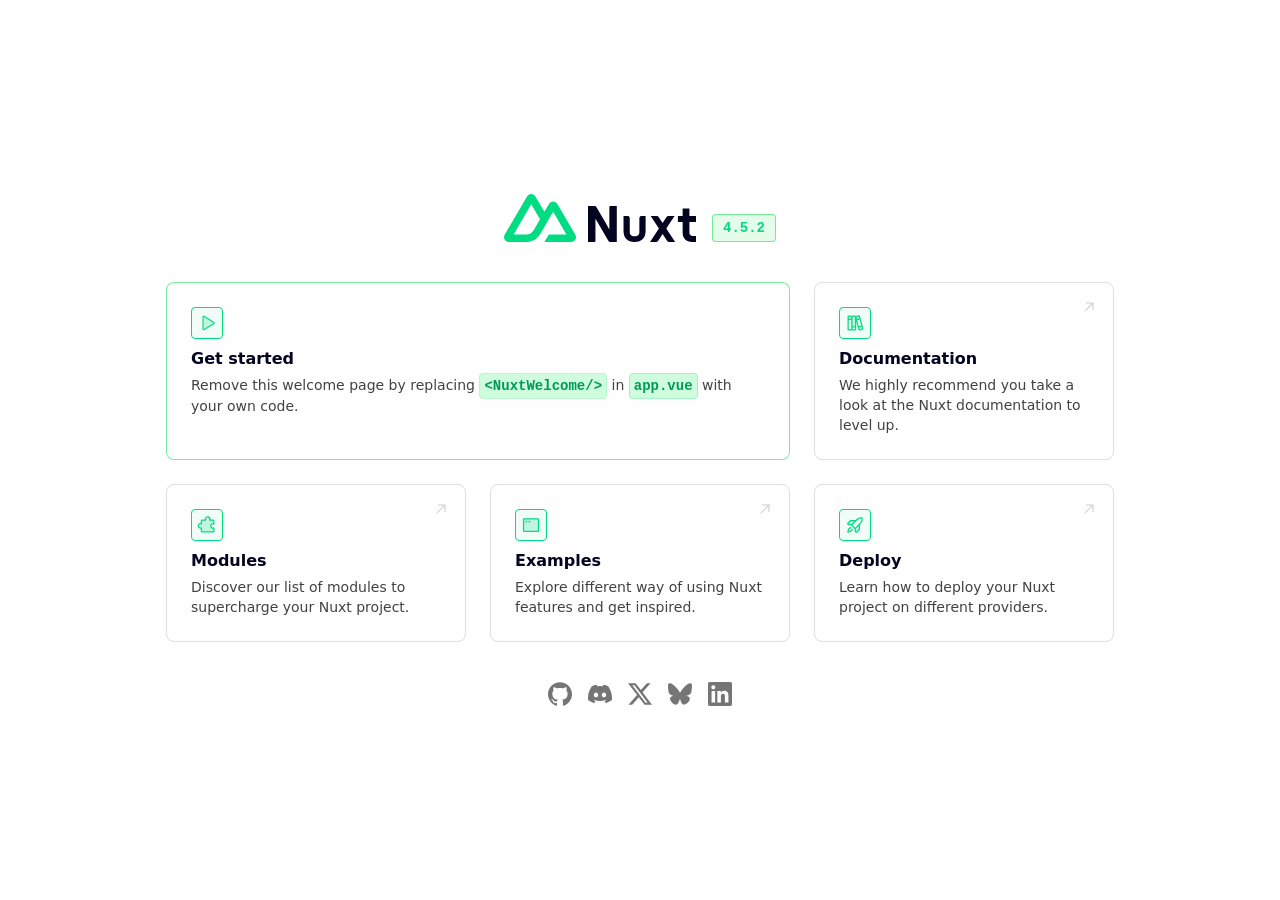
==== public/index.html @ 519a78e0 "chore: update site (a863621)" ====
<!DOCTYPE html><html><head><meta charset="utf-8"><meta name="viewport" content="width=device-width, initial-scale=1"><title>Welcome to Nuxt!</title><script type="importmap">{"imports":{"#entry":"/_nuxt/CRT-yKPS.js"}}</script><script>!function(){let e=document.createElement("link").relList;if(!(e&&e.supports&&e.supports("modulepreload"))){for(let e of document.querySelectorAll('link[rel="modulepreload"]'))r(e);new MutationObserver(e=>{for(let t of e)if("childList"===t.type)for(let e of t.addedNodes)"LINK"===e.tagName&&"modulepreload"===e.rel&&r(e)}).observe(document,{childList:!0,subtree:!0})}function r(e){if(e.ep)return;e.ep=!0;let r=function(e){let r={};return e.integrity&&(r.integrity=e.integrity),e.referrerPolicy&&(r.referrerPolicy=e.referrerPolicy),r.credentials="use-credentials"===e.crossOrigin?"include":"anonymous"===e.crossOrigin?"omit":"same-origin",r}(e);fetch(e.href,r)}}();</script><style>*,:after,:before{box-sizing:border-box;border-style:solid;border-width:0;border-color:var(--un-default-border-color,#e5e7eb)}:after,:before{--un-content:""}html{-webkit-text-size-adjust:100%;tab-size:4;font-feature-settings:normal;font-variation-settings:normal;-webkit-tap-highlight-color:transparent;font-family:ui-sans-serif,system-ui,sans-serif,Apple Color Emoji,Segoe UI Emoji,Segoe UI Symbol,Noto Color Emoji;line-height:1.5}body{line-height:inherit;margin:0}h1,h2{font-size:inherit;font-weight:inherit}a{color:inherit;-webkit-text-decoration:inherit;text-decoration:inherit}h1,h2,p,ul{margin:0}ul{padding:0;list-style:none}svg{vertical-align:middle;display:block}*,:after,:before{--un-rotate:0;--un-rotate-x:0;--un-rotate-y:0;--un-rotate-z:0;--un-scale-x:1;--un-scale-y:1;--un-scale-z:1;--un-skew-x:0;--un-skew-y:0;--un-translate-x:0;--un-translate-y:0;--un-translate-z:0;--un-pan-x: ;--un-pan-y: ;--un-pinch-zoom: ;--un-scroll-snap-strictness:proximity;--un-ordinal: ;--un-slashed-zero: ;--un-numeric-figure: ;--un-numeric-spacing: ;--un-numeric-fraction: ;--un-border-spacing-x:0;--un-border-spacing-y:0;--un-ring-offset-shadow:0 0 #0000;--un-ring-shadow:0 0 #0000;--un-shadow-inset: ;--un-shadow:0 0 #0000;--un-ring-inset: ;--un-ring-offset-width:0px;--un-ring-offset-color:#fff;--un-ring-width:0px;--un-ring-color:#93c5fd80;--un-blur: ;--un-brightness: ;--un-contrast: ;--un-drop-shadow: ;--un-grayscale: ;--un-hue-rotate: ;--un-invert: ;--un-saturate: ;--un-sepia: ;--un-backdrop-blur: ;--un-backdrop-brightness: ;--un-backdrop-contrast: ;--un-backdrop-grayscale: ;--un-backdrop-hue-rotate: ;--un-backdrop-invert: ;--un-backdrop-opacity: ;--un-backdrop-saturate: ;--un-backdrop-sepia: }</style><style>.sr-only[data-v-a43646d9]{clip:rect(0,0,0,0);white-space:nowrap;border-width:0;width:1px;height:1px;margin:-1px;padding:0;overflow:hidden}.absolute[data-v-a43646d9],.sr-only[data-v-a43646d9]{position:absolute}.relative[data-v-a43646d9]{position:relative}.right-4[data-v-a43646d9]{right:1rem}.top-4[data-v-a43646d9]{top:1rem}.grid[data-v-a43646d9]{display:grid}.grid-cols-1[data-v-a43646d9]{grid-template-columns:repeat(1,minmax(0,1fr))}.mx-auto[data-v-a43646d9]{margin-left:auto;margin-right:auto}.mb-6[data-v-a43646d9]{margin-bottom:1.5rem}.mt-1[data-v-a43646d9]{margin-top:.25rem}.mt-4[data-v-a43646d9]{margin-top:1rem}.mt-6[data-v-a43646d9]{margin-top:1.5rem}.inline-block[data-v-a43646d9]{display:inline-block}.size-\[18px\][data-v-a43646d9]{width:18px;height:18px}.size-4[data-v-a43646d9]{width:1rem;height:1rem}.group:hover .group-hover\:size-5[data-v-a43646d9],.size-5[data-v-a43646d9]{width:1.25rem;height:1.25rem}.h-\[32px\][data-v-a43646d9]{height:32px}.h-8[data-v-a43646d9]{height:2rem}.max-w-\[980px\][data-v-a43646d9]{max-width:980px}.min-h-screen[data-v-a43646d9]{min-height:100vh}.w-\[32px\][data-v-a43646d9]{width:32px}.w-full[data-v-a43646d9]{width:100%}.flex[data-v-a43646d9]{display:flex}.inline-flex[data-v-a43646d9]{display:inline-flex}.flex-col[data-v-a43646d9]{flex-direction:column}.place-content-center[data-v-a43646d9]{place-content:center}.items-end[data-v-a43646d9]{align-items:flex-end}.items-center[data-v-a43646d9]{align-items:center}.justify-center[data-v-a43646d9]{justify-content:center}.gap-1[data-v-a43646d9]{gap:.25rem}.gap-4[data-v-a43646d9]{gap:1rem}.gap-y-4[data-v-a43646d9]{row-gap:1rem}.border[data-v-a43646d9]{border-width:1px}.border-\[\#00DC42\]\/50[data-v-a43646d9]{border-color:#00dc4280}.border-\[\#00DC82\][data-v-a43646d9]{--un-border-opacity:1;border-color:rgb(0 220 130/var(--un-border-opacity))}.border-gray-200[data-v-a43646d9]{--un-border-opacity:1;border-color:rgb(224 224 224/var(--un-border-opacity))}.border-green-600\/10[data-v-a43646d9]{border-color:#00bb6a1a}.border-green-600\/20[data-v-a43646d9]{border-color:#00bb6a33}.hover\:border-\[\#00DC82\][data-v-a43646d9]:hover{--un-border-opacity:1;border-color:rgb(0 220 130/var(--un-border-opacity))}.rounded[data-v-a43646d9]{border-radius:.25rem}.rounded-lg[data-v-a43646d9]{border-radius:.5rem}.bg-\[\#00DC42\]\/10[data-v-a43646d9]{background-color:#00dc421a}.bg-\[\#00DC82\]\/5[data-v-a43646d9]{background-color:#00dc820d}.bg-gray-50\/10[data-v-a43646d9]{background-color:#f5f5f51a}.bg-green-50[data-v-a43646d9]{--un-bg-opacity:1;background-color:rgb(208 252 222/var(--un-bg-opacity))}.bg-white[data-v-a43646d9]{--un-bg-opacity:1;background-color:rgb(255 255 255/var(--un-bg-opacity))}.p-1[data-v-a43646d9]{padding:.25rem}.p-6[data-v-a43646d9]{padding:1.5rem}.px-2[data-v-a43646d9]{padding-left:.5rem;padding-right:.5rem}.px-4[data-v-a43646d9]{padding-left:1rem;padding-right:1rem}.py-1[data-v-a43646d9]{padding-top:.25rem;padding-bottom:.25rem}.text-\[12px\][data-v-a43646d9]{font-size:12px}.text-base[data-v-a43646d9]{font-size:1rem;line-height:1.5rem}.text-sm[data-v-a43646d9]{font-size:.875rem;line-height:1.25rem}.group:hover .group-hover\:text-\[\#00DC82\][data-v-a43646d9],.text-\[\#00DC82\][data-v-a43646d9]{--un-text-opacity:1;color:rgb(0 220 130/var(--un-text-opacity))}.text-\[\#020420\][data-v-a43646d9]{--un-text-opacity:1;color:rgb(2 4 32/var(--un-text-opacity))}.text-\[\#020420\]\/20[data-v-a43646d9]{color:#02042033}.text-gray-500[data-v-a43646d9]{--un-text-opacity:1;color:rgb(117 117 117/var(--un-text-opacity))}.text-gray-700[data-v-a43646d9]{--un-text-opacity:1;color:rgb(66 66 66/var(--un-text-opacity))}.text-green-700[data-v-a43646d9]{--un-text-opacity:1;color:rgb(0 153 86/var(--un-text-opacity))}.hover\:text-\[\#020420\][data-v-a43646d9]:hover{--un-text-opacity:1;color:rgb(2 4 32/var(--un-text-opacity))}.font-bold[data-v-a43646d9]{font-weight:700}.font-semibold[data-v-a43646d9]{font-weight:600}.leading-none[data-v-a43646d9]{line-height:1}.font-mono[data-v-a43646d9]{font-family:ui-monospace,SFMono-Regular,Menlo,Monaco,Consolas,Liberation Mono,Courier New,monospace}.antialiased[data-v-a43646d9]{-webkit-font-smoothing:antialiased;-moz-osx-font-smoothing:grayscale}.focus-visible\:ring-2[data-v-a43646d9]:focus-visible{--un-ring-width:2px;--un-ring-offset-shadow:var(--un-ring-inset) 0 0 0 var(--un-ring-offset-width) var(--un-ring-offset-color);--un-ring-shadow:var(--un-ring-inset) 0 0 0 calc(var(--un-ring-width) + var(--un-ring-offset-width)) var(--un-ring-color);box-shadow:var(--un-ring-offset-shadow),var(--un-ring-shadow),var(--un-shadow)}.transition-all[data-v-a43646d9]{transition-property:all;transition-duration:.15s;transition-timing-function:cubic-bezier(.4,0,.2,1)}@media (prefers-color-scheme:dark){.dark\:border-\[\#00DC82\]\/50[data-v-a43646d9]{border-color:#00dc8280}.dark\:border-\[\#00DC82\]\/80[data-v-a43646d9],.group:hover .group-hover\:dark\:border-\[\#00DC82\]\/80[data-v-a43646d9]{border-color:#00dc82cc}.dark\:border-white\/10[data-v-a43646d9]{border-color:#ffffff1a}.dark\:border-white\/20[data-v-a43646d9]{border-color:#fff3}.hover\:dark\:border-\[\#00DC82\][data-v-a43646d9]:hover{--un-border-opacity:1;border-color:rgb(0 220 130/var(--un-border-opacity))}.dark\:bg-\[\#020420\][data-v-a43646d9]{--un-bg-opacity:1;background-color:rgb(2 4 32/var(--un-bg-opacity))}.dark\:bg-white\/5[data-v-a43646d9]{background-color:#ffffff0d}.dark\:text-\[\#00DC82\][data-v-a43646d9]{--un-text-opacity:1;color:rgb(0 220 130/var(--un-text-opacity))}.dark\:text-gray-200[data-v-a43646d9]{--un-text-opacity:1;color:rgb(224 224 224/var(--un-text-opacity))}.dark\:text-gray-400[data-v-a43646d9]{--un-text-opacity:1;color:rgb(158 158 158/var(--un-text-opacity))}.dark\:text-white[data-v-a43646d9]{--un-text-opacity:1;color:rgb(255 255 255/var(--un-text-opacity))}.dark\:text-white\/40[data-v-a43646d9]{color:#fff6}.dark\:hover\:text-white[data-v-a43646d9]:hover{--un-text-opacity:1;color:rgb(255 255 255/var(--un-text-opacity))}.group:hover .group-hover\:dark\:text-gray-100[data-v-a43646d9]{--un-text-opacity:1;color:rgb(238 238 238/var(--un-text-opacity))}}@media (width>=640px){.sm\:col-span-2[data-v-a43646d9]{grid-column:span 2/span 2}.sm\:grid-cols-3[data-v-a43646d9]{grid-template-columns:repeat(3,minmax(0,1fr))}.sm\:mb-0[data-v-a43646d9]{margin-bottom:0}.sm\:mt-0[data-v-a43646d9]{margin-top:0}.sm\:mt-10[data-v-a43646d9]{margin-top:2.5rem}.sm\:mt-6[data-v-a43646d9]{margin-top:1.5rem}.sm\:h-12[data-v-a43646d9]{height:3rem}.sm\:gap-6[data-v-a43646d9]{gap:1.5rem}.sm\:px-2\.5[data-v-a43646d9]{padding-left:.625rem;padding-right:.625rem}.sm\:px-6[data-v-a43646d9]{padding-left:1.5rem;padding-right:1.5rem}.sm\:py-1\.5[data-v-a43646d9]{padding-top:.375rem;padding-bottom:.375rem}.sm\:text-\[14px\][data-v-a43646d9]{font-size:14px}.sm\:text-base[data-v-a43646d9]{font-size:1rem;line-height:1.5rem}}@media (width>=1024px){.lg\:px-8[data-v-a43646d9]{padding-left:2rem;padding-right:2rem}}</style><link rel="preload" as="fetch" crossorigin="anonymous" href="/_payload.json?_b=9293a419-d424-4931-a613-2f55e1831fd9"><link rel="modulepreload" as="script" crossorigin href="/_nuxt/CRT-yKPS.js"><script type="module" src="/_nuxt/CRT-yKPS.js" crossorigin></script><link rel="prefetch" as="script" crossorigin href="/_nuxt/MfamNO6N.js"><link rel="prefetch" as="script" crossorigin href="/_nuxt/BUfLv5RN.js"></head><body><div id="__nuxt"><div><div></div><div class="antialiased bg-white dark:bg-[#020420] dark:text-white flex flex-col items-center justify-center min-h-screen place-content-center sm:text-base text-[#020420] text-sm" data-v-a43646d9><div class="flex flex-col mt-6 sm:mt-0" data-v-a43646d9><h1 class="flex flex-col gap-y-4 items-center justify-center" data-v-a43646d9><a href="https://nuxt.com?utm_source=nuxt-welcome" target="_blank" class="gap-4 inline-flex items-end" data-v-a43646d9><svg xmlns="http://www.w3.org/2000/svg" fill="none" aria-label="Nuxt" class="h-8 sm:h-12" viewBox="0 0 800 200" data-v-a43646d9><path fill="#00dc82" d="M168.303 200h111.522c3.543 0 7.022-.924 10.09-2.679A20.1 20.1 0 0 0 297.3 190a19.86 19.86 0 0 0 2.7-10.001 19.86 19.86 0 0 0-2.709-9.998L222.396 41.429a20.1 20.1 0 0 0-7.384-7.32 20.3 20.3 0 0 0-10.088-2.679c-3.541 0-7.02.925-10.087 2.68a20.1 20.1 0 0 0-7.384 7.32l-19.15 32.896L130.86 9.998a20.1 20.1 0 0 0-7.387-7.32A20.3 20.3 0 0 0 113.384 0c-3.542 0-7.022.924-10.09 2.679a20.1 20.1 0 0 0-7.387 7.319L2.709 170A19.85 19.85 0 0 0 0 179.999c-.002 3.511.93 6.96 2.7 10.001a20.1 20.1 0 0 0 7.385 7.321A20.3 20.3 0 0 0 20.175 200h70.004c27.737 0 48.192-12.075 62.266-35.633l34.171-58.652 18.303-31.389 54.93 94.285h-73.233zm-79.265-31.421-48.854-.011 73.232-125.706 36.541 62.853-24.466 42.01c-9.347 15.285-19.965 20.854-36.453 20.854" data-v-a43646d9></path><path fill="currentColor" d="M377 200a4 4 0 0 0 4-4v-93s5.244 8.286 15 25l38.707 66.961c1.789 3.119 5.084 5.039 8.649 5.039H470V50h-27a4 4 0 0 0-4 4v94l-17-30-36.588-62.98c-1.792-3.108-5.081-5.02-8.639-5.02H350v150zm299.203-56.143L710.551 92h-25.73a9.97 9.97 0 0 0-8.333 4.522L660.757 120.5l-15.731-23.978A9.97 9.97 0 0 0 636.693 92h-25.527l34.348 51.643L608.524 200h24.966a9.97 9.97 0 0 0 8.29-4.458l19.18-28.756 18.981 28.72a9.97 9.97 0 0 0 8.313 4.494h24.736zM724.598 92h19.714V60.071h28.251V92H800v24.857h-27.437V159.5c0 10.5 5.284 15.429 14.43 15.429H800V200h-16.869c-23.576 0-38.819-14.143-38.819-39.214v-43.929h-19.714zM590 92h-15c-3.489 0-6.218.145-8.5 2.523-2.282 2.246-2.5 3.63-2.5 7.066v52.486c0 8.058-.376 12.962-4 16.925-3.624 3.831-8.619 5-16 5-7.247 0-12.376-1.169-16-5-3.624-3.963-4-8.867-4-16.925v-52.486c0-3.435-.218-4.82-2.5-7.066C519.218 92.145 516.489 92 513 92h-15v62.422q0 21.006 11.676 33.292C517.594 195.905 529.103 200 544 200s26.204-4.095 34.123-12.286Q590 175.428 590 154.422z" data-v-a43646d9></path></svg> <span class="bg-[#00DC42]/10 border border-[#00DC42]/50 font-mono font-semibold group-hover:bg-[#00DC42]/15 group-hover:border-[#00DC42] inline-block leading-none px-2 py-1 rounded sm:px-2.5 sm:py-1.5 sm:text-[14px] text-[#00DC82] text-[12px]" data-v-a43646d9>4.5.2</span></a></h1><div class="gap-4 grid grid-cols-1 max-w-[980px] mt-6 px-4 sm:gap-6 sm:grid-cols-3 sm:mt-10 w-full" data-v-a43646d9><div class="bg-gray-50/10 border border-[#00DC42]/50 dark:bg-white/5 flex flex-col gap-1 p-6 rounded-lg sm:col-span-2" data-v-a43646d9><div class="bg-[#00DC82]/5 border border-[#00DC82] dark:bg-[#020420] dark:border-[#00DC82]/80 dark:text-[#00DC82] flex h-[32px] items-center justify-center rounded text-[#00DC82] w-[32px]" data-v-a43646d9><svg xmlns="http://www.w3.org/2000/svg" class="size-[18px]" viewBox="0 0 256 256" data-v-a43646d9><path fill="currentColor" d="m228.1 121.2-143.9-88A8 8 0 0 0 72 40v176a8 8 0 0 0 12.2 6.8l143.9-88a7.9 7.9 0 0 0 0-13.6" opacity=".2" data-v-a43646d9></path><path fill="currentColor" d="M80 232a15.5 15.5 0 0 1-7.8-2.1A15.8 15.8 0 0 1 64 216V40a15.8 15.8 0 0 1 8.2-13.9 15.5 15.5 0 0 1 16.1.3l144 87.9a16 16 0 0 1 0 27.4l-144 87.9A15.4 15.4 0 0 1 80 232m0-192v176l144-88Z" data-v-a43646d9></path></svg></div><h2 class="font-semibold mt-1 text-base" data-v-a43646d9>Get started</h2><p class="dark:text-gray-200 text-gray-700 text-sm" data-v-a43646d9>Remove this welcome page by replacing <a class="bg-green-50 border border-green-600/10 dark:bg-[#020420] dark:border-white/10 dark:text-[#00DC82] font-bold font-mono p-1 rounded text-green-700" data-v-a43646d9>&lt;NuxtWelcome/&gt;</a> in <a href="https://nuxt.com/docs/4.x/directory-structure/app" target="_blank" rel="noopener" class="bg-green-50 border border-green-600/20 dark:bg-[#020420] dark:border-white/20 dark:text-[#00DC82] font-bold font-mono hover:border-[#00DC82] p-1 rounded text-green-700" data-v-a43646d9>app.vue</a> with your own code.</p></div><a href="https://nuxt.com/docs?utm_source=nuxt-welcome" target="_blank" class="bg-gray-50/10 border border-gray-200 dark:bg-white/5 dark:border-white/10 flex flex-col gap-1 group hover:border-[#00DC82] hover:dark:border-[#00DC82] p-6 relative rounded-lg transition-all" data-v-a43646d9><div class="bg-[#00DC82]/5 border border-[#00DC82] dark:bg-[#020420] dark:border-[#00DC82]/50 dark:text-[#00DC82] flex group-hover:dark:border-[#00DC82]/80 h-[32px] items-center justify-center rounded text-[#00DC82] transition-all w-[32px]" data-v-a43646d9><svg xmlns="http://www.w3.org/2000/svg" class="size-5" viewBox="0 0 256 256" data-v-a43646d9><path fill="currentColor" d="M136 48v128H88V80H40V48a8 8 0 0 1 8-8h32a8 8 0 0 1 8 8 8 8 0 0 1 8-8h32a8 8 0 0 1 8 8m89.9 149.6-8.3-30.9-46.4 12.5 8.3 30.9a8 8 0 0 0 9.8 5.6l30.9-8.3a8 8 0 0 0 5.7-9.8M184.5 43.1a8.1 8.1 0 0 0-9.8-5.7l-30.9 8.3a8.1 8.1 0 0 0-5.7 9.8l8.3 30.9L192.8 74Z" opacity=".2" data-v-a43646d9></path><path fill="currentColor" d="M233.6 195.6 192.2 41a16 16 0 0 0-19.6-11.3L141.7 38l-1 .3A16 16 0 0 0 128 32H96a15.8 15.8 0 0 0-8 2.2 15.8 15.8 0 0 0-8-2.2H48a16 16 0 0 0-16 16v160a16 16 0 0 0 16 16h32a15.8 15.8 0 0 0 8-2.2 15.8 15.8 0 0 0 8 2.2h32a16 16 0 0 0 16-16v-99.6l27.8 103.7a16 16 0 0 0 15.5 11.9 20 20 0 0 0 4.1-.5l30.9-8.3a16 16 0 0 0 11.3-19.6M156.2 92.1l30.9-8.3 20.7 77.3-30.9 8.3Zm20.5-46.9 6.3 23.1-30.9 8.3-6.3-23.1ZM128 48v120H96V48Zm-48 0v24H48V48ZM48 208V88h32v120Zm80 0H96v-24h32zm90.2-8.3-30.9 8.3-6.3-23.2 31-8.3z" data-v-a43646d9></path></svg></div> <svg xmlns="http://www.w3.org/2000/svg" class="absolute dark:text-white/40 group-hover:size-5 group-hover:text-[#00DC82] right-4 size-4 text-[#020420]/20 top-4 transition-all" viewBox="0 0 256 256" data-v-a43646d9><path fill="currentColor" d="M200 64v104a8 8 0 0 1-16 0V83.3L69.7 197.7a8.2 8.2 0 0 1-11.4 0 8.1 8.1 0 0 1 0-11.4L172.7 72H88a8 8 0 0 1 0-16h104a8 8 0 0 1 8 8" data-v-a43646d9></path></svg> <h2 class="font-semibold mt-1 text-base" data-v-a43646d9>Documentation</h2><p class="dark:text-gray-200 group-hover:dark:text-gray-100 text-gray-700 text-sm" data-v-a43646d9>We highly recommend you take a look at the Nuxt documentation to level up.</p></a></div><div class="gap-4 grid grid-cols-1 max-w-[980px] mt-4 px-4 sm:gap-6 sm:grid-cols-3 sm:mt-6 w-full" data-v-a43646d9><a href="https://nuxt.com/modules?utm_source=nuxt-welcome" target="_blank" class="bg-gray-50/10 border border-gray-200 dark:bg-white/5 dark:border-white/10 flex flex-col gap-1 group hover:border-[#00DC82] hover:dark:border-[#00DC82] p-6 relative rounded-lg transition-all" data-v-a43646d9><div class="bg-[#00DC82]/5 border border-[#00DC82] dark:bg-[#020420] dark:border-[#00DC82]/50 dark:text-[#00DC82] flex group-hover:dark:border-[#00DC82]/80 h-[32px] items-center justify-center rounded text-[#00DC82] transition-all w-[32px]" data-v-a43646d9><svg xmlns="http://www.w3.org/2000/svg" class="size-5" viewBox="0 0 256 256" data-v-a43646d9><path fill="currentColor" d="M64 216a8 8 0 0 1-8-8v-42.7a27.6 27.6 0 0 1-14.1 2.6A28 28 0 1 1 56 114.7V72a8 8 0 0 1 8-8h46.7a27.6 27.6 0 0 1-2.6-14.1A28 28 0 1 1 161.3 64H208a8 8 0 0 1 8 8v42.7a27.6 27.6 0 0 0-14.1-2.6 28 28 0 1 0 14.1 53.2V208a8 8 0 0 1-8 8Z" opacity=".2" data-v-a43646d9></path><path fill="currentColor" d="M220.3 158.5a8.1 8.1 0 0 0-7.7-.4 20.2 20.2 0 0 1-23.2-4.4 20 20 0 0 1 13.1-33.6 19.6 19.6 0 0 1 10.1 1.8 8.1 8.1 0 0 0 7.7-.4 8.2 8.2 0 0 0 3.7-6.8V72a16 16 0 0 0-16-16h-36.2c.1-1.3.2-2.7.2-4a36.1 36.1 0 0 0-38.3-35.9 36 36 0 0 0-33.6 33.3 36.4 36.4 0 0 0 .1 6.6H64a16 16 0 0 0-16 16v32.2l-4-.2a35.6 35.6 0 0 0-26.2 11.4 35.3 35.3 0 0 0-9.7 26.9 36 36 0 0 0 33.3 33.6 36.4 36.4 0 0 0 6.6-.1V208a16 16 0 0 0 16 16h144a16 16 0 0 0 16-16v-42.7a8.2 8.2 0 0 0-3.7-6.8M208 208H64v-42.7a8.2 8.2 0 0 0-3.7-6.8 8.1 8.1 0 0 0-7.7-.4 19.6 19.6 0 0 1-10.1 1.8 20 20 0 0 1-13.1-33.6 20.2 20.2 0 0 1 23.2-4.4 8.1 8.1 0 0 0 7.7-.4 8.2 8.2 0 0 0 3.7-6.8V72h46.7a8.2 8.2 0 0 0 6.8-3.7 8.1 8.1 0 0 0 .4-7.7 19.6 19.6 0 0 1-1.8-10.1 20 20 0 0 1 33.6-13.1 20.2 20.2 0 0 1 4.4 23.2 8.1 8.1 0 0 0 .4 7.7 8.2 8.2 0 0 0 6.8 3.7H208v32.2a36.4 36.4 0 0 0-6.6-.1 36 36 0 0 0-33.3 33.6A36.1 36.1 0 0 0 204 176l4-.2Z" data-v-a43646d9></path></svg></div> <svg xmlns="http://www.w3.org/2000/svg" class="absolute dark:text-white/40 group-hover:size-5 group-hover:text-[#00DC82] right-4 size-4 text-[#020420]/20 top-4 transition-all" viewBox="0 0 256 256" data-v-a43646d9><path fill="currentColor" d="M200 64v104a8 8 0 0 1-16 0V83.3L69.7 197.7a8.2 8.2 0 0 1-11.4 0 8.1 8.1 0 0 1 0-11.4L172.7 72H88a8 8 0 0 1 0-16h104a8 8 0 0 1 8 8" data-v-a43646d9></path></svg> <h2 class="font-semibold mt-1 text-base" data-v-a43646d9>Modules</h2><p class="dark:text-gray-200 group-hover:dark:text-gray-100 text-gray-700 text-sm" data-v-a43646d9>Discover our list of modules to supercharge your Nuxt project.</p></a> <a href="https://nuxt.com/docs/4.x/examples?utm_source=nuxt-welcome" target="_blank" class="bg-gray-50/10 border border-gray-200 dark:bg-white/5 dark:border-white/10 flex flex-col gap-1 group hover:border-[#00DC82] hover:dark:border-[#00DC82] p-6 relative rounded-lg transition-all" data-v-a43646d9><div class="bg-[#00DC82]/5 border border-[#00DC82] dark:bg-[#020420] dark:border-[#00DC82]/50 dark:text-[#00DC82] flex group-hover:dark:border-[#00DC82]/80 h-[32px] items-center justify-center rounded text-[#00DC82] transition-all w-[32px]" data-v-a43646d9><svg xmlns="http://www.w3.org/2000/svg" class="size-5" viewBox="0 0 256 256" data-v-a43646d9><path fill="currentColor" d="M224 56v144a8 8 0 0 1-8 8H40a8 8 0 0 1-8-8V56a8 8 0 0 1 8-8h176a8 8 0 0 1 8 8" opacity=".2" data-v-a43646d9></path><path fill="currentColor" d="M216 40H40a16 16 0 0 0-16 16v144a16 16 0 0 0 16 16h176a16 16 0 0 0 16-16V56a16 16 0 0 0-16-16m0 160H40V56h176zM80 84a12 12 0 1 1-12-12 12 12 0 0 1 12 12m40 0a12 12 0 1 1-12-12 12 12 0 0 1 12 12" data-v-a43646d9></path></svg></div> <svg xmlns="http://www.w3.org/2000/svg" class="absolute dark:text-white/40 group-hover:size-5 group-hover:text-[#00DC82] right-4 size-4 text-[#020420]/20 top-4 transition-all" viewBox="0 0 256 256" data-v-a43646d9><path fill="currentColor" d="M200 64v104a8 8 0 0 1-16 0V83.3L69.7 197.7a8.2 8.2 0 0 1-11.4 0 8.1 8.1 0 0 1 0-11.4L172.7 72H88a8 8 0 0 1 0-16h104a8 8 0 0 1 8 8" data-v-a43646d9></path></svg> <h2 class="font-semibold mt-1 text-base" data-v-a43646d9>Examples</h2><p class="dark:text-gray-200 group-hover:dark:text-gray-100 text-gray-700 text-sm" data-v-a43646d9>Explore different way of using Nuxt features and get inspired.</p></a> <a href="https://nuxt.com/deploy?utm_source=nuxt-welcome" target="_blank" class="bg-gray-50/10 border border-gray-200 dark:bg-white/5 dark:border-white/10 flex flex-col gap-1 group hover:border-[#00DC82] hover:dark:border-[#00DC82] p-6 relative rounded-lg transition-all" data-v-a43646d9><div class="bg-[#00DC82]/5 border border-[#00DC82] dark:bg-[#020420] dark:border-[#00DC82]/50 dark:text-[#00DC82] flex group-hover:dark:border-[#00DC82]/80 h-[32px] items-center justify-center rounded text-[#00DC82] transition-all w-[32px]" data-v-a43646d9><svg xmlns="http://www.w3.org/2000/svg" width="20" height="20" viewBox="0 0 256 256" data-v-a43646d9><path fill="currentColor" d="M94.1 184.6c-11.4 33.9-56.6 33.9-56.6 33.9s0-45.2 33.9-56.6Zm90.5-67.9v64.6a8 8 0 0 1-2.4 5.6l-32.3 32.4a8 8 0 0 1-13.5-4.1l-8.4-41.9Zm-45.3-45.3H74.7a8 8 0 0 0-5.6 2.4l-32.4 32.3a8 8 0 0 0 4.1 13.5l41.9 8.4Z" opacity=".2" data-v-a43646d9></path><path fill="currentColor" d="M96.6 177a7.9 7.9 0 0 0-10.1 5c-6.6 19.7-27.9 25.8-40.2 27.7 1.9-12.3 8-33.6 27.7-40.2a8 8 0 1 0-5.1-15.1c-16.4 5.4-28.4 18.4-34.8 37.5a91.8 91.8 0 0 0-4.6 26.6 8 8 0 0 0 8 8 91.8 91.8 0 0 0 26.6-4.6c19.1-6.4 32.1-18.4 37.5-34.8a7.9 7.9 0 0 0-5-10.1" data-v-a43646d9></path><path fill="currentColor" d="M227.6 41.8a15.7 15.7 0 0 0-13.4-13.4c-11.3-1.7-40.6-2.5-69.2 26.1l-9 8.9H74.7a16.2 16.2 0 0 0-11.3 4.7l-32.3 32.4a15.9 15.9 0 0 0-4 15.9 16 16 0 0 0 12.2 11.1l39.5 7.9 41.8 41.8 7.9 39.5a16 16 0 0 0 11.1 12.2 14.7 14.7 0 0 0 4.6.7 15.6 15.6 0 0 0 11.3-4.7l32.4-32.3a16.2 16.2 0 0 0 4.7-11.3V120l8.9-9c28.6-28.6 27.8-57.9 26.1-69.2M74.7 79.4H120l-39.9 39.9-37.7-7.5Zm81.6-13.6c7.8-7.8 28.8-25.6 55.5-21.6 4 26.7-13.8 47.7-21.6 55.5L128 161.9 94.1 128Zm20.3 115.5-32.4 32.3-7.5-37.7 39.9-39.9Z" data-v-a43646d9></path></svg></div> <svg xmlns="http://www.w3.org/2000/svg" class="absolute dark:text-white/40 group-hover:size-5 group-hover:text-[#00DC82] right-4 size-4 text-[#020420]/20 top-4 transition-all" viewBox="0 0 256 256" data-v-a43646d9><path fill="currentColor" d="M200 64v104a8 8 0 0 1-16 0V83.3L69.7 197.7a8.2 8.2 0 0 1-11.4 0 8.1 8.1 0 0 1 0-11.4L172.7 72H88a8 8 0 0 1 0-16h104a8 8 0 0 1 8 8" data-v-a43646d9></path></svg> <h2 class="font-semibold mt-1 text-base" data-v-a43646d9>Deploy</h2><p class="dark:text-gray-200 group-hover:dark:text-gray-100 text-gray-700 text-sm" data-v-a43646d9>Learn how to deploy your Nuxt project on different providers.</p></a></div><footer class="lg:px-8 mb-6 mt-6 mx-auto px-4 sm:mb-0 sm:mt-10 sm:px-6 w-full" data-v-a43646d9><ul class="flex gap-4 items-center justify-center" data-v-a43646d9><li data-v-a43646d9><a href="https://go.nuxt.com/github" target="_blank" class="dark:hover:text-white dark:text-gray-400 focus-visible:ring-2 hover:text-[#020420] text-gray-500" data-v-a43646d9><span class="sr-only" data-v-a43646d9>Nuxt GitHub Repository</span> <svg xmlns="http://www.w3.org/2000/svg" width="24" height="24" viewBox="0 0 24 24" data-v-a43646d9><path fill="currentColor" d="M12 .297c-6.63 0-12 5.373-12 12 0 5.303 3.438 9.8 8.205 11.385.6.113.82-.258.82-.577 0-.285-.01-1.04-.015-2.04-3.338.724-4.042-1.61-4.042-1.61C4.422 18.07 3.633 17.7 3.633 17.7c-1.087-.744.084-.729.084-.729 1.205.084 1.838 1.236 1.838 1.236 1.07 1.835 2.809 1.305 3.495.998.108-.776.417-1.305.76-1.605-2.665-.3-5.466-1.332-5.466-5.93 0-1.31.465-2.38 1.235-3.22-.135-.303-.54-1.523.105-3.176 0 0 1.005-.322 3.3 1.23.96-.267 1.98-.399 3-.405 1.02.006 2.04.138 3 .405 2.28-1.552 3.285-1.23 3.285-1.23.645 1.653.24 2.873.12 3.176.765.84 1.23 1.91 1.23 3.22 0 4.61-2.805 5.625-5.475 5.92.42.36.81 1.096.81 2.22 0 1.606-.015 2.896-.015 3.286 0 .315.21.69.825.57C20.565 22.092 24 17.592 24 12.297c0-6.627-5.373-12-12-12" data-v-a43646d9></path></svg></a></li><li data-v-a43646d9><a href="https://go.nuxt.com/discord" target="_blank" class="dark:hover:text-white dark:text-gray-400 focus-visible:ring-2 hover:text-[#020420] text-gray-500" data-v-a43646d9><span class="sr-only" data-v-a43646d9>Nuxt Discord Server</span> <svg xmlns="http://www.w3.org/2000/svg" width="24" height="24" viewBox="0 0 24 24" data-v-a43646d9><path fill="currentColor" d="M20.317 4.37a19.8 19.8 0 0 0-4.885-1.515.074.074 0 0 0-.079.037c-.21.375-.444.864-.608 1.25a18.3 18.3 0 0 0-5.487 0 13 13 0 0 0-.617-1.25.08.08 0 0 0-.079-.037A19.7 19.7 0 0 0 3.677 4.37a.1.1 0 0 0-.032.027C.533 9.046-.32 13.58.099 18.057a.08.08 0 0 0 .031.057 19.9 19.9 0 0 0 5.993 3.03.08.08 0 0 0 .084-.028 14 14 0 0 0 1.226-1.994.076.076 0 0 0-.041-.106 13 13 0 0 1-1.872-.892.077.077 0 0 1-.008-.128 10 10 0 0 0 .372-.292.07.07 0 0 1 .077-.01c3.928 1.793 8.18 1.793 12.062 0a.07.07 0 0 1 .078.01q.181.149.373.292a.077.077 0 0 1-.006.127 12.3 12.3 0 0 1-1.873.892.077.077 0 0 0-.041.107c.36.698.772 1.362 1.225 1.993a.08.08 0 0 0 .084.028 19.8 19.8 0 0 0 6.002-3.03.08.08 0 0 0 .032-.054c.5-5.177-.838-9.674-3.549-13.66a.06.06 0 0 0-.031-.03M8.02 15.33c-1.182 0-2.157-1.085-2.157-2.419 0-1.333.956-2.419 2.157-2.419 1.21 0 2.176 1.096 2.157 2.42 0 1.333-.956 2.418-2.157 2.418m7.975 0c-1.183 0-2.157-1.085-2.157-2.419 0-1.333.955-2.419 2.157-2.419 1.21 0 2.176 1.096 2.157 2.42 0 1.333-.946 2.418-2.157 2.418" data-v-a43646d9></path></svg></a></li><li data-v-a43646d9><a href="https://go.nuxt.com/x" target="_blank" class="dark:hover:text-white dark:text-gray-400 focus-visible:ring-2 hover:text-[#020420] text-gray-500" data-v-a43646d9><span class="sr-only" data-v-a43646d9>Nuxt on X</span> <svg xmlns="http://www.w3.org/2000/svg" width="24" height="24" viewBox="0 0 24 24" data-v-a43646d9><path fill="currentColor" d="M18.901 1.153h3.68l-8.04 9.19L24 22.846h-7.406l-5.8-7.584-6.638 7.584H.474l8.6-9.83L0 1.154h7.594l5.243 6.932ZM17.61 20.644h2.039L6.486 3.24H4.298Z" data-v-a43646d9></path></svg></a></li><li data-v-a43646d9><a href="https://go.nuxt.com/bluesky" target="_blank" class="dark:hover:text-white dark:text-gray-400 focus-visible:ring-2 hover:text-[#020420] text-gray-500" data-v-a43646d9><span class="sr-only" data-v-a43646d9>Nuxt Bluesky</span> <svg xmlns="http://www.w3.org/2000/svg" width="24" height="24" viewBox="0 0 24 24" data-v-a43646d9><path fill="currentColor" d="M12 10.8c-1.087-2.114-4.046-6.053-6.798-7.995C2.566.944 1.561 1.266.902 1.565.139 1.908 0 3.08 0 3.768c0 .69.378 5.65.624 6.479.815 2.736 3.713 3.66 6.383 3.364q.204-.03.415-.056-.207.033-.415.056c-3.912.58-7.387 2.005-2.83 7.078 5.013 5.19 6.87-1.113 7.823-4.308.953 3.195 2.05 9.271 7.733 4.308 4.267-4.308 1.172-6.498-2.74-7.078a9 9 0 0 1-.415-.056q.21.026.415.056c2.67.297 5.568-.628 6.383-3.364.246-.828.624-5.79.624-6.478 0-.69-.139-1.861-.902-2.206-.659-.298-1.664-.62-4.3 1.24C16.046 4.748 13.087 8.687 12 10.8" data-v-a43646d9></path></svg></a></li><li data-v-a43646d9><a href="https://go.nuxt.com/linkedin" target="_blank" class="dark:hover:text-white dark:text-gray-400 focus-visible:ring-2 hover:text-[#020420] text-gray-500" data-v-a43646d9><span class="sr-only" data-v-a43646d9>Nuxt Linkedin</span> <svg xmlns="http://www.w3.org/2000/svg" width="24" height="24" viewBox="0 0 24 24" data-v-a43646d9><path fill="currentColor" d="M20.447 20.452h-3.554v-5.569c0-1.328-.027-3.037-1.852-3.037-1.853 0-2.136 1.445-2.136 2.939v5.667H9.351V9h3.414v1.561h.046c.477-.9 1.637-1.85 3.37-1.85 3.601 0 4.267 2.37 4.267 5.455v6.286zM5.337 7.433a2.06 2.06 0 0 1-2.063-2.065 2.064 2.064 0 1 1 2.063 2.065m1.782 13.019H3.555V9h3.564zM22.225 0H1.771C.792 0 0 .774 0 1.729v20.542C0 23.227.792 24 1.771 24h20.451C23.2 24 24 23.227 24 22.271V1.729C24 .774 23.2 0 22.222 0z" data-v-a43646d9></path></svg></a></li></ul></footer></div></div></div></div><div id="teleports"></div><script>window.__NUXT__={};window.__NUXT__.config={public:{},app:{baseURL:"/",buildId:"9293a419-d424-4931-a613-2f55e1831fd9",buildAssetsDir:"/_nuxt/",cdnURL:""}}</script><script type="application/json" data-nuxt-data="nuxt-app" data-ssr="true" id="__NUXT_DATA__" data-src="/_payload.json?_b=9293a419-d424-4931-a613-2f55e1831fd9">[{"state":1,"once":3,"_errors":4,"serverRendered":6,"path":7,"prerenderedAt":8},["Reactive",2],{},["Set"],["ShallowReactive",5],{},true,"\u002F",1791152714723]</script></body></html>
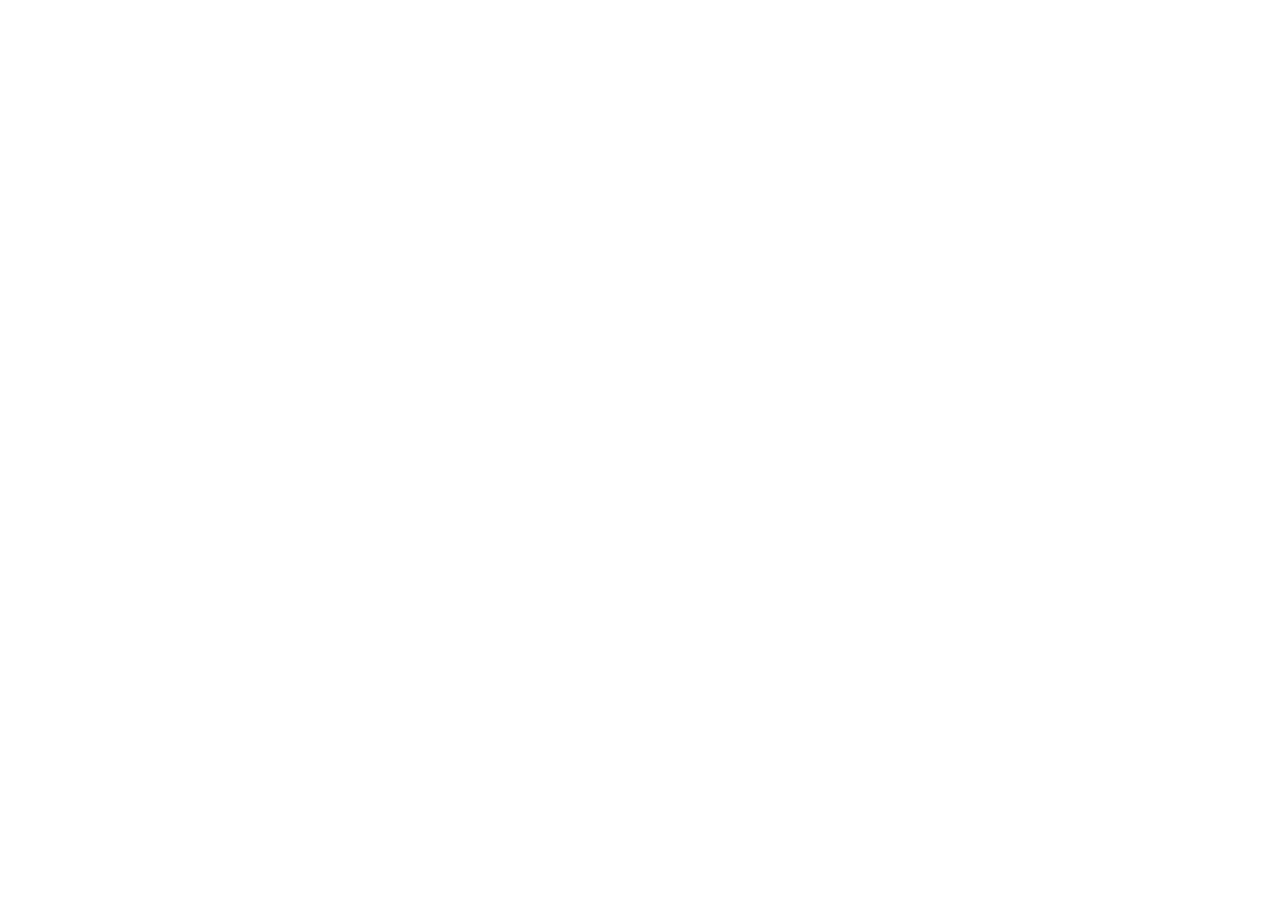
==== commit 10d69c3c: "chore: update site (a863621)" ====
--- a/public/index.html
+++ b/public/index.html
@@ -1 +1 @@
-<!DOCTYPE html><html><head><meta charset="utf-8"><meta name="viewport" content="width=device-width, initial-scale=1"><title>Welcome to Nuxt!</title><script type="importmap">{"imports":{"#entry":"/_nuxt/CRT-yKPS.js"}}</script><script>!function(){let e=document.createElement("link").relList;if(!(e&&e.supports&&e.supports("modulepreload"))){for(let e of document.querySelectorAll('link[rel="modulepreload"]'))r(e);new MutationObserver(e=>{for(let t of e)if("childList"===t.type)for(let e of t.addedNodes)"LINK"===e.tagName&&"modulepreload"===e.rel&&r(e)}).observe(document,{childList:!0,subtree:!0})}function r(e){if(e.ep)return;e.ep=!0;let r=function(e){let r={};return e.integrity&&(r.integrity=e.integrity),e.referrerPolicy&&(r.referrerPolicy=e.referrerPolicy),r.credentials="use-credentials"===e.crossOrigin?"include":"anonymous"===e.crossOrigin?"omit":"same-origin",r}(e);fetch(e.href,r)}}();</script><style>*,:after,:before{box-sizing:border-box;border-style:solid;border-width:0;border-color:var(--un-default-border-color,#e5e7eb)}:after,:before{--un-content:""}html{-webkit-text-size-adjust:100%;tab-size:4;font-feature-settings:normal;font-variation-settings:normal;-webkit-tap-highlight-color:transparent;font-family:ui-sans-serif,system-ui,sans-serif,Apple Color Emoji,Segoe UI Emoji,Segoe UI Symbol,Noto Color Emoji;line-height:1.5}body{line-height:inherit;margin:0}h1,h2{font-size:inherit;font-weight:inherit}a{color:inherit;-webkit-text-decoration:inherit;text-decoration:inherit}h1,h2,p,ul{margin:0}ul{padding:0;list-style:none}svg{vertical-align:middle;display:block}*,:after,:before{--un-rotate:0;--un-rotate-x:0;--un-rotate-y:0;--un-rotate-z:0;--un-scale-x:1;--un-scale-y:1;--un-scale-z:1;--un-skew-x:0;--un-skew-y:0;--un-translate-x:0;--un-translate-y:0;--un-translate-z:0;--un-pan-x: ;--un-pan-y: ;--un-pinch-zoom: ;--un-scroll-snap-strictness:proximity;--un-ordinal: ;--un-slashed-zero: ;--un-numeric-figure: ;--un-numeric-spacing: ;--un-numeric-fraction: ;--un-border-spacing-x:0;--un-border-spacing-y:0;--un-ring-offset-shadow:0 0 #0000;--un-ring-shadow:0 0 #0000;--un-shadow-inset: ;--un-shadow:0 0 #0000;--un-ring-inset: ;--un-ring-offset-width:0px;--un-ring-offset-color:#fff;--un-ring-width:0px;--un-ring-color:#93c5fd80;--un-blur: ;--un-brightness: ;--un-contrast: ;--un-drop-shadow: ;--un-grayscale: ;--un-hue-rotate: ;--un-invert: ;--un-saturate: ;--un-sepia: ;--un-backdrop-blur: ;--un-backdrop-brightness: ;--un-backdrop-contrast: ;--un-backdrop-grayscale: ;--un-backdrop-hue-rotate: ;--un-backdrop-invert: ;--un-backdrop-opacity: ;--un-backdrop-saturate: ;--un-backdrop-sepia: }</style><style>.sr-only[data-v-a43646d9]{clip:rect(0,0,0,0);white-space:nowrap;border-width:0;width:1px;height:1px;margin:-1px;padding:0;overflow:hidden}.absolute[data-v-a43646d9],.sr-only[data-v-a43646d9]{position:absolute}.relative[data-v-a43646d9]{position:relative}.right-4[data-v-a43646d9]{right:1rem}.top-4[data-v-a43646d9]{top:1rem}.grid[data-v-a43646d9]{display:grid}.grid-cols-1[data-v-a43646d9]{grid-template-columns:repeat(1,minmax(0,1fr))}.mx-auto[data-v-a43646d9]{margin-left:auto;margin-right:auto}.mb-6[data-v-a43646d9]{margin-bottom:1.5rem}.mt-1[data-v-a43646d9]{margin-top:.25rem}.mt-4[data-v-a43646d9]{margin-top:1rem}.mt-6[data-v-a43646d9]{margin-top:1.5rem}.inline-block[data-v-a43646d9]{display:inline-block}.size-\[18px\][data-v-a43646d9]{width:18px;height:18px}.size-4[data-v-a43646d9]{width:1rem;height:1rem}.group:hover .group-hover\:size-5[data-v-a43646d9],.size-5[data-v-a43646d9]{width:1.25rem;height:1.25rem}.h-\[32px\][data-v-a43646d9]{height:32px}.h-8[data-v-a43646d9]{height:2rem}.max-w-\[980px\][data-v-a43646d9]{max-width:980px}.min-h-screen[data-v-a43646d9]{min-height:100vh}.w-\[32px\][data-v-a43646d9]{width:32px}.w-full[data-v-a43646d9]{width:100%}.flex[data-v-a43646d9]{display:flex}.inline-flex[data-v-a43646d9]{display:inline-flex}.flex-col[data-v-a43646d9]{flex-direction:column}.place-content-center[data-v-a43646d9]{place-content:center}.items-end[data-v-a43646d9]{align-items:flex-end}.items-center[data-v-a43646d9]{align-items:center}.justify-center[data-v-a43646d9]{justify-content:center}.gap-1[data-v-a43646d9]{gap:.25rem}.gap-4[data-v-a43646d9]{gap:1rem}.gap-y-4[data-v-a43646d9]{row-gap:1rem}.border[data-v-a43646d9]{border-width:1px}.border-\[\#00DC42\]\/50[data-v-a43646d9]{border-color:#00dc4280}.border-\[\#00DC82\][data-v-a43646d9]{--un-border-opacity:1;border-color:rgb(0 220 130/var(--un-border-opacity))}.border-gray-200[data-v-a43646d9]{--un-border-opacity:1;border-color:rgb(224 224 224/var(--un-border-opacity))}.border-green-600\/10[data-v-a43646d9]{border-color:#00bb6a1a}.border-green-600\/20[data-v-a43646d9]{border-color:#00bb6a33}.hover\:border-\[\#00DC82\][data-v-a43646d9]:hover{--un-border-opacity:1;border-color:rgb(0 220 130/var(--un-border-opacity))}.rounded[data-v-a43646d9]{border-radius:.25rem}.rounded-lg[data-v-a43646d9]{border-radius:.5rem}.bg-\[\#00DC42\]\/10[data-v-a43646d9]{background-color:#00dc421a}.bg-\[\#00DC82\]\/5[data-v-a43646d9]{background-color:#00dc820d}.bg-gray-50\/10[data-v-a43646d9]{background-color:#f5f5f51a}.bg-green-50[data-v-a43646d9]{--un-bg-opacity:1;background-color:rgb(208 252 222/var(--un-bg-opacity))}.bg-white[data-v-a43646d9]{--un-bg-opacity:1;background-color:rgb(255 255 255/var(--un-bg-opacity))}.p-1[data-v-a43646d9]{padding:.25rem}.p-6[data-v-a43646d9]{padding:1.5rem}.px-2[data-v-a43646d9]{padding-left:.5rem;padding-right:.5rem}.px-4[data-v-a43646d9]{padding-left:1rem;padding-right:1rem}.py-1[data-v-a43646d9]{padding-top:.25rem;padding-bottom:.25rem}.text-\[12px\][data-v-a43646d9]{font-size:12px}.text-base[data-v-a43646d9]{font-size:1rem;line-height:1.5rem}.text-sm[data-v-a43646d9]{font-size:.875rem;line-height:1.25rem}.group:hover .group-hover\:text-\[\#00DC82\][data-v-a43646d9],.text-\[\#00DC82\][data-v-a43646d9]{--un-text-opacity:1;color:rgb(0 220 130/var(--un-text-opacity))}.text-\[\#020420\][data-v-a43646d9]{--un-text-opacity:1;color:rgb(2 4 32/var(--un-text-opacity))}.text-\[\#020420\]\/20[data-v-a43646d9]{color:#02042033}.text-gray-500[data-v-a43646d9]{--un-text-opacity:1;color:rgb(117 117 117/var(--un-text-opacity))}.text-gray-700[data-v-a43646d9]{--un-text-opacity:1;color:rgb(66 66 66/var(--un-text-opacity))}.text-green-700[data-v-a43646d9]{--un-text-opacity:1;color:rgb(0 153 86/var(--un-text-opacity))}.hover\:text-\[\#020420\][data-v-a43646d9]:hover{--un-text-opacity:1;color:rgb(2 4 32/var(--un-text-opacity))}.font-bold[data-v-a43646d9]{font-weight:700}.font-semibold[data-v-a43646d9]{font-weight:600}.leading-none[data-v-a43646d9]{line-height:1}.font-mono[data-v-a43646d9]{font-family:ui-monospace,SFMono-Regular,Menlo,Monaco,Consolas,Liberation Mono,Courier New,monospace}.antialiased[data-v-a43646d9]{-webkit-font-smoothing:antialiased;-moz-osx-font-smoothing:grayscale}.focus-visible\:ring-2[data-v-a43646d9]:focus-visible{--un-ring-width:2px;--un-ring-offset-shadow:var(--un-ring-inset) 0 0 0 var(--un-ring-offset-width) var(--un-ring-offset-color);--un-ring-shadow:var(--un-ring-inset) 0 0 0 calc(var(--un-ring-width) + var(--un-ring-offset-width)) var(--un-ring-color);box-shadow:var(--un-ring-offset-shadow),var(--un-ring-shadow),var(--un-shadow)}.transition-all[data-v-a43646d9]{transition-property:all;transition-duration:.15s;transition-timing-function:cubic-bezier(.4,0,.2,1)}@media (prefers-color-scheme:dark){.dark\:border-\[\#00DC82\]\/50[data-v-a43646d9]{border-color:#00dc8280}.dark\:border-\[\#00DC82\]\/80[data-v-a43646d9],.group:hover .group-hover\:dark\:border-\[\#00DC82\]\/80[data-v-a43646d9]{border-color:#00dc82cc}.dark\:border-white\/10[data-v-a43646d9]{border-color:#ffffff1a}.dark\:border-white\/20[data-v-a43646d9]{border-color:#fff3}.hover\:dark\:border-\[\#00DC82\][data-v-a43646d9]:hover{--un-border-opacity:1;border-color:rgb(0 220 130/var(--un-border-opacity))}.dark\:bg-\[\#020420\][data-v-a43646d9]{--un-bg-opacity:1;background-color:rgb(2 4 32/var(--un-bg-opacity))}.dark\:bg-white\/5[data-v-a43646d9]{background-color:#ffffff0d}.dark\:text-\[\#00DC82\][data-v-a43646d9]{--un-text-opacity:1;color:rgb(0 220 130/var(--un-text-opacity))}.dark\:text-gray-200[data-v-a43646d9]{--un-text-opacity:1;color:rgb(224 224 224/var(--un-text-opacity))}.dark\:text-gray-400[data-v-a43646d9]{--un-text-opacity:1;color:rgb(158 158 158/var(--un-text-opacity))}.dark\:text-white[data-v-a43646d9]{--un-text-opacity:1;color:rgb(255 255 255/var(--un-text-opacity))}.dark\:text-white\/40[data-v-a43646d9]{color:#fff6}.dark\:hover\:text-white[data-v-a43646d9]:hover{--un-text-opacity:1;color:rgb(255 255 255/var(--un-text-opacity))}.group:hover .group-hover\:dark\:text-gray-100[data-v-a43646d9]{--un-text-opacity:1;color:rgb(238 238 238/var(--un-text-opacity))}}@media (width>=640px){.sm\:col-span-2[data-v-a43646d9]{grid-column:span 2/span 2}.sm\:grid-cols-3[data-v-a43646d9]{grid-template-columns:repeat(3,minmax(0,1fr))}.sm\:mb-0[data-v-a43646d9]{margin-bottom:0}.sm\:mt-0[data-v-a43646d9]{margin-top:0}.sm\:mt-10[data-v-a43646d9]{margin-top:2.5rem}.sm\:mt-6[data-v-a43646d9]{margin-top:1.5rem}.sm\:h-12[data-v-a43646d9]{height:3rem}.sm\:gap-6[data-v-a43646d9]{gap:1.5rem}.sm\:px-2\.5[data-v-a43646d9]{padding-left:.625rem;padding-right:.625rem}.sm\:px-6[data-v-a43646d9]{padding-left:1.5rem;padding-right:1.5rem}.sm\:py-1\.5[data-v-a43646d9]{padding-top:.375rem;padding-bottom:.375rem}.sm\:text-\[14px\][data-v-a43646d9]{font-size:14px}.sm\:text-base[data-v-a43646d9]{font-size:1rem;line-height:1.5rem}}@media (width>=1024px){.lg\:px-8[data-v-a43646d9]{padding-left:2rem;padding-right:2rem}}</style><link rel="preload" as="fetch" crossorigin="anonymous" href="/_payload.json?_b=9293a419-d424-4931-a613-2f55e1831fd9"><link rel="modulepreload" as="script" crossorigin href="/_nuxt/CRT-yKPS.js"><script type="module" src="/_nuxt/CRT-yKPS.js" crossorigin></script><link rel="prefetch" as="script" crossorigin href="/_nuxt/MfamNO6N.js"><link rel="prefetch" as="script" crossorigin href="/_nuxt/BUfLv5RN.js"></head><body><div id="__nuxt"><div><div></div><div class="antialiased bg-white dark:bg-[#020420] dark:text-white flex flex-col items-center justify-center min-h-screen place-content-center sm:text-base text-[#020420] text-sm" data-v-a43646d9><div class="flex flex-col mt-6 sm:mt-0" data-v-a43646d9><h1 class="flex flex-col gap-y-4 items-center justify-center" data-v-a43646d9><a href="https://nuxt.com?utm_source=nuxt-welcome" target="_blank" class="gap-4 inline-flex items-end" data-v-a43646d9><svg xmlns="http://www.w3.org/2000/svg" fill="none" aria-label="Nuxt" class="h-8 sm:h-12" viewBox="0 0 800 200" data-v-a43646d9><path fill="#00dc82" d="M168.303 200h111.522c3.543 0 7.022-.924 10.09-2.679A20.1 20.1 0 0 0 297.3 190a19.86 19.86 0 0 0 2.7-10.001 19.86 19.86 0 0 0-2.709-9.998L222.396 41.429a20.1 20.1 0 0 0-7.384-7.32 20.3 20.3 0 0 0-10.088-2.679c-3.541 0-7.02.925-10.087 2.68a20.1 20.1 0 0 0-7.384 7.32l-19.15 32.896L130.86 9.998a20.1 20.1 0 0 0-7.387-7.32A20.3 20.3 0 0 0 113.384 0c-3.542 0-7.022.924-10.09 2.679a20.1 20.1 0 0 0-7.387 7.319L2.709 170A19.85 19.85 0 0 0 0 179.999c-.002 3.511.93 6.96 2.7 10.001a20.1 20.1 0 0 0 7.385 7.321A20.3 20.3 0 0 0 20.175 200h70.004c27.737 0 48.192-12.075 62.266-35.633l34.171-58.652 18.303-31.389 54.93 94.285h-73.233zm-79.265-31.421-48.854-.011 73.232-125.706 36.541 62.853-24.466 42.01c-9.347 15.285-19.965 20.854-36.453 20.854" data-v-a43646d9></path><path fill="currentColor" d="M377 200a4 4 0 0 0 4-4v-93s5.244 8.286 15 25l38.707 66.961c1.789 3.119 5.084 5.039 8.649 5.039H470V50h-27a4 4 0 0 0-4 4v94l-17-30-36.588-62.98c-1.792-3.108-5.081-5.02-8.639-5.02H350v150zm299.203-56.143L710.551 92h-25.73a9.97 9.97 0 0 0-8.333 4.522L660.757 120.5l-15.731-23.978A9.97 9.97 0 0 0 636.693 92h-25.527l34.348 51.643L608.524 200h24.966a9.97 9.97 0 0 0 8.29-4.458l19.18-28.756 18.981 28.72a9.97 9.97 0 0 0 8.313 4.494h24.736zM724.598 92h19.714V60.071h28.251V92H800v24.857h-27.437V159.5c0 10.5 5.284 15.429 14.43 15.429H800V200h-16.869c-23.576 0-38.819-14.143-38.819-39.214v-43.929h-19.714zM590 92h-15c-3.489 0-6.218.145-8.5 2.523-2.282 2.246-2.5 3.63-2.5 7.066v52.486c0 8.058-.376 12.962-4 16.925-3.624 3.831-8.619 5-16 5-7.247 0-12.376-1.169-16-5-3.624-3.963-4-8.867-4-16.925v-52.486c0-3.435-.218-4.82-2.5-7.066C519.218 92.145 516.489 92 513 92h-15v62.422q0 21.006 11.676 33.292C517.594 195.905 529.103 200 544 200s26.204-4.095 34.123-12.286Q590 175.428 590 154.422z" data-v-a43646d9></path></svg> <span class="bg-[#00DC42]/10 border border-[#00DC42]/50 font-mono font-semibold group-hover:bg-[#00DC42]/15 group-hover:border-[#00DC42] inline-block leading-none px-2 py-1 rounded sm:px-2.5 sm:py-1.5 sm:text-[14px] text-[#00DC82] text-[12px]" data-v-a43646d9>4.5.2</span></a></h1><div class="gap-4 grid grid-cols-1 max-w-[980px] mt-6 px-4 sm:gap-6 sm:grid-cols-3 sm:mt-10 w-full" data-v-a43646d9><div class="bg-gray-50/10 border border-[#00DC42]/50 dark:bg-white/5 flex flex-col gap-1 p-6 rounded-lg sm:col-span-2" data-v-a43646d9><div class="bg-[#00DC82]/5 border border-[#00DC82] dark:bg-[#020420] dark:border-[#00DC82]/80 dark:text-[#00DC82] flex h-[32px] items-center justify-center rounded text-[#00DC82] w-[32px]" data-v-a43646d9><svg xmlns="http://www.w3.org/2000/svg" class="size-[18px]" viewBox="0 0 256 256" data-v-a43646d9><path fill="currentColor" d="m228.1 121.2-143.9-88A8 8 0 0 0 72 40v176a8 8 0 0 0 12.2 6.8l143.9-88a7.9 7.9 0 0 0 0-13.6" opacity=".2" data-v-a43646d9></path><path fill="currentColor" d="M80 232a15.5 15.5 0 0 1-7.8-2.1A15.8 15.8 0 0 1 64 216V40a15.8 15.8 0 0 1 8.2-13.9 15.5 15.5 0 0 1 16.1.3l144 87.9a16 16 0 0 1 0 27.4l-144 87.9A15.4 15.4 0 0 1 80 232m0-192v176l144-88Z" data-v-a43646d9></path></svg></div><h2 class="font-semibold mt-1 text-base" data-v-a43646d9>Get started</h2><p class="dark:text-gray-200 text-gray-700 text-sm" data-v-a43646d9>Remove this welcome page by replacing <a class="bg-green-50 border border-green-600/10 dark:bg-[#020420] dark:border-white/10 dark:text-[#00DC82] font-bold font-mono p-1 rounded text-green-700" data-v-a43646d9>&lt;NuxtWelcome/&gt;</a> in <a href="https://nuxt.com/docs/4.x/directory-structure/app" target="_blank" rel="noopener" class="bg-green-50 border border-green-600/20 dark:bg-[#020420] dark:border-white/20 dark:text-[#00DC82] font-bold font-mono hover:border-[#00DC82] p-1 rounded text-green-700" data-v-a43646d9>app.vue</a> with your own code.</p></div><a href="https://nuxt.com/docs?utm_source=nuxt-welcome" target="_blank" class="bg-gray-50/10 border border-gray-200 dark:bg-white/5 dark:border-white/10 flex flex-col gap-1 group hover:border-[#00DC82] hover:dark:border-[#00DC82] p-6 relative rounded-lg transition-all" data-v-a43646d9><div class="bg-[#00DC82]/5 border border-[#00DC82] dark:bg-[#020420] dark:border-[#00DC82]/50 dark:text-[#00DC82] flex group-hover:dark:border-[#00DC82]/80 h-[32px] items-center justify-center rounded text-[#00DC82] transition-all w-[32px]" data-v-a43646d9><svg xmlns="http://www.w3.org/2000/svg" class="size-5" viewBox="0 0 256 256" data-v-a43646d9><path fill="currentColor" d="M136 48v128H88V80H40V48a8 8 0 0 1 8-8h32a8 8 0 0 1 8 8 8 8 0 0 1 8-8h32a8 8 0 0 1 8 8m89.9 149.6-8.3-30.9-46.4 12.5 8.3 30.9a8 8 0 0 0 9.8 5.6l30.9-8.3a8 8 0 0 0 5.7-9.8M184.5 43.1a8.1 8.1 0 0 0-9.8-5.7l-30.9 8.3a8.1 8.1 0 0 0-5.7 9.8l8.3 30.9L192.8 74Z" opacity=".2" data-v-a43646d9></path><path fill="currentColor" d="M233.6 195.6 192.2 41a16 16 0 0 0-19.6-11.3L141.7 38l-1 .3A16 16 0 0 0 128 32H96a15.8 15.8 0 0 0-8 2.2 15.8 15.8 0 0 0-8-2.2H48a16 16 0 0 0-16 16v160a16 16 0 0 0 16 16h32a15.8 15.8 0 0 0 8-2.2 15.8 15.8 0 0 0 8 2.2h32a16 16 0 0 0 16-16v-99.6l27.8 103.7a16 16 0 0 0 15.5 11.9 20 20 0 0 0 4.1-.5l30.9-8.3a16 16 0 0 0 11.3-19.6M156.2 92.1l30.9-8.3 20.7 77.3-30.9 8.3Zm20.5-46.9 6.3 23.1-30.9 8.3-6.3-23.1ZM128 48v120H96V48Zm-48 0v24H48V48ZM48 208V88h32v120Zm80 0H96v-24h32zm90.2-8.3-30.9 8.3-6.3-23.2 31-8.3z" data-v-a43646d9></path></svg></div> <svg xmlns="http://www.w3.org/2000/svg" class="absolute dark:text-white/40 group-hover:size-5 group-hover:text-[#00DC82] right-4 size-4 text-[#020420]/20 top-4 transition-all" viewBox="0 0 256 256" data-v-a43646d9><path fill="currentColor" d="M200 64v104a8 8 0 0 1-16 0V83.3L69.7 197.7a8.2 8.2 0 0 1-11.4 0 8.1 8.1 0 0 1 0-11.4L172.7 72H88a8 8 0 0 1 0-16h104a8 8 0 0 1 8 8" data-v-a43646d9></path></svg> <h2 class="font-semibold mt-1 text-base" data-v-a43646d9>Documentation</h2><p class="dark:text-gray-200 group-hover:dark:text-gray-100 text-gray-700 text-sm" data-v-a43646d9>We highly recommend you take a look at the Nuxt documentation to level up.</p></a></div><div class="gap-4 grid grid-cols-1 max-w-[980px] mt-4 px-4 sm:gap-6 sm:grid-cols-3 sm:mt-6 w-full" data-v-a43646d9><a href="https://nuxt.com/modules?utm_source=nuxt-welcome" target="_blank" class="bg-gray-50/10 border border-gray-200 dark:bg-white/5 dark:border-white/10 flex flex-col gap-1 group hover:border-[#00DC82] hover:dark:border-[#00DC82] p-6 relative rounded-lg transition-all" data-v-a43646d9><div class="bg-[#00DC82]/5 border border-[#00DC82] dark:bg-[#020420] dark:border-[#00DC82]/50 dark:text-[#00DC82] flex group-hover:dark:border-[#00DC82]/80 h-[32px] items-center justify-center rounded text-[#00DC82] transition-all w-[32px]" data-v-a43646d9><svg xmlns="http://www.w3.org/2000/svg" class="size-5" viewBox="0 0 256 256" data-v-a43646d9><path fill="currentColor" d="M64 216a8 8 0 0 1-8-8v-42.7a27.6 27.6 0 0 1-14.1 2.6A28 28 0 1 1 56 114.7V72a8 8 0 0 1 8-8h46.7a27.6 27.6 0 0 1-2.6-14.1A28 28 0 1 1 161.3 64H208a8 8 0 0 1 8 8v42.7a27.6 27.6 0 0 0-14.1-2.6 28 28 0 1 0 14.1 53.2V208a8 8 0 0 1-8 8Z" opacity=".2" data-v-a43646d9></path><path fill="currentColor" d="M220.3 158.5a8.1 8.1 0 0 0-7.7-.4 20.2 20.2 0 0 1-23.2-4.4 20 20 0 0 1 13.1-33.6 19.6 19.6 0 0 1 10.1 1.8 8.1 8.1 0 0 0 7.7-.4 8.2 8.2 0 0 0 3.7-6.8V72a16 16 0 0 0-16-16h-36.2c.1-1.3.2-2.7.2-4a36.1 36.1 0 0 0-38.3-35.9 36 36 0 0 0-33.6 33.3 36.4 36.4 0 0 0 .1 6.6H64a16 16 0 0 0-16 16v32.2l-4-.2a35.6 35.6 0 0 0-26.2 11.4 35.3 35.3 0 0 0-9.7 26.9 36 36 0 0 0 33.3 33.6 36.4 36.4 0 0 0 6.6-.1V208a16 16 0 0 0 16 16h144a16 16 0 0 0 16-16v-42.7a8.2 8.2 0 0 0-3.7-6.8M208 208H64v-42.7a8.2 8.2 0 0 0-3.7-6.8 8.1 8.1 0 0 0-7.7-.4 19.6 19.6 0 0 1-10.1 1.8 20 20 0 0 1-13.1-33.6 20.2 20.2 0 0 1 23.2-4.4 8.1 8.1 0 0 0 7.7-.4 8.2 8.2 0 0 0 3.7-6.8V72h46.7a8.2 8.2 0 0 0 6.8-3.7 8.1 8.1 0 0 0 .4-7.7 19.6 19.6 0 0 1-1.8-10.1 20 20 0 0 1 33.6-13.1 20.2 20.2 0 0 1 4.4 23.2 8.1 8.1 0 0 0 .4 7.7 8.2 8.2 0 0 0 6.8 3.7H208v32.2a36.4 36.4 0 0 0-6.6-.1 36 36 0 0 0-33.3 33.6A36.1 36.1 0 0 0 204 176l4-.2Z" data-v-a43646d9></path></svg></div> <svg xmlns="http://www.w3.org/2000/svg" class="absolute dark:text-white/40 group-hover:size-5 group-hover:text-[#00DC82] right-4 size-4 text-[#020420]/20 top-4 transition-all" viewBox="0 0 256 256" data-v-a43646d9><path fill="currentColor" d="M200 64v104a8 8 0 0 1-16 0V83.3L69.7 197.7a8.2 8.2 0 0 1-11.4 0 8.1 8.1 0 0 1 0-11.4L172.7 72H88a8 8 0 0 1 0-16h104a8 8 0 0 1 8 8" data-v-a43646d9></path></svg> <h2 class="font-semibold mt-1 text-base" data-v-a43646d9>Modules</h2><p class="dark:text-gray-200 group-hover:dark:text-gray-100 text-gray-700 text-sm" data-v-a43646d9>Discover our list of modules to supercharge your Nuxt project.</p></a> <a href="https://nuxt.com/docs/4.x/examples?utm_source=nuxt-welcome" target="_blank" class="bg-gray-50/10 border border-gray-200 dark:bg-white/5 dark:border-white/10 flex flex-col gap-1 group hover:border-[#00DC82] hover:dark:border-[#00DC82] p-6 relative rounded-lg transition-all" data-v-a43646d9><div class="bg-[#00DC82]/5 border border-[#00DC82] dark:bg-[#020420] dark:border-[#00DC82]/50 dark:text-[#00DC82] flex group-hover:dark:border-[#00DC82]/80 h-[32px] items-center justify-center rounded text-[#00DC82] transition-all w-[32px]" data-v-a43646d9><svg xmlns="http://www.w3.org/2000/svg" class="size-5" viewBox="0 0 256 256" data-v-a43646d9><path fill="currentColor" d="M224 56v144a8 8 0 0 1-8 8H40a8 8 0 0 1-8-8V56a8 8 0 0 1 8-8h176a8 8 0 0 1 8 8" opacity=".2" data-v-a43646d9></path><path fill="currentColor" d="M216 40H40a16 16 0 0 0-16 16v144a16 16 0 0 0 16 16h176a16 16 0 0 0 16-16V56a16 16 0 0 0-16-16m0 160H40V56h176zM80 84a12 12 0 1 1-12-12 12 12 0 0 1 12 12m40 0a12 12 0 1 1-12-12 12 12 0 0 1 12 12" data-v-a43646d9></path></svg></div> <svg xmlns="http://www.w3.org/2000/svg" class="absolute dark:text-white/40 group-hover:size-5 group-hover:text-[#00DC82] right-4 size-4 text-[#020420]/20 top-4 transition-all" viewBox="0 0 256 256" data-v-a43646d9><path fill="currentColor" d="M200 64v104a8 8 0 0 1-16 0V83.3L69.7 197.7a8.2 8.2 0 0 1-11.4 0 8.1 8.1 0 0 1 0-11.4L172.7 72H88a8 8 0 0 1 0-16h104a8 8 0 0 1 8 8" data-v-a43646d9></path></svg> <h2 class="font-semibold mt-1 text-base" data-v-a43646d9>Examples</h2><p class="dark:text-gray-200 group-hover:dark:text-gray-100 text-gray-700 text-sm" data-v-a43646d9>Explore different way of using Nuxt features and get inspired.</p></a> <a href="https://nuxt.com/deploy?utm_source=nuxt-welcome" target="_blank" class="bg-gray-50/10 border border-gray-200 dark:bg-white/5 dark:border-white/10 flex flex-col gap-1 group hover:border-[#00DC82] hover:dark:border-[#00DC82] p-6 relative rounded-lg transition-all" data-v-a43646d9><div class="bg-[#00DC82]/5 border border-[#00DC82] dark:bg-[#020420] dark:border-[#00DC82]/50 dark:text-[#00DC82] flex group-hover:dark:border-[#00DC82]/80 h-[32px] items-center justify-center rounded text-[#00DC82] transition-all w-[32px]" data-v-a43646d9><svg xmlns="http://www.w3.org/2000/svg" width="20" height="20" viewBox="0 0 256 256" data-v-a43646d9><path fill="currentColor" d="M94.1 184.6c-11.4 33.9-56.6 33.9-56.6 33.9s0-45.2 33.9-56.6Zm90.5-67.9v64.6a8 8 0 0 1-2.4 5.6l-32.3 32.4a8 8 0 0 1-13.5-4.1l-8.4-41.9Zm-45.3-45.3H74.7a8 8 0 0 0-5.6 2.4l-32.4 32.3a8 8 0 0 0 4.1 13.5l41.9 8.4Z" opacity=".2" data-v-a43646d9></path><path fill="currentColor" d="M96.6 177a7.9 7.9 0 0 0-10.1 5c-6.6 19.7-27.9 25.8-40.2 27.7 1.9-12.3 8-33.6 27.7-40.2a8 8 0 1 0-5.1-15.1c-16.4 5.4-28.4 18.4-34.8 37.5a91.8 91.8 0 0 0-4.6 26.6 8 8 0 0 0 8 8 91.8 91.8 0 0 0 26.6-4.6c19.1-6.4 32.1-18.4 37.5-34.8a7.9 7.9 0 0 0-5-10.1" data-v-a43646d9></path><path fill="currentColor" d="M227.6 41.8a15.7 15.7 0 0 0-13.4-13.4c-11.3-1.7-40.6-2.5-69.2 26.1l-9 8.9H74.7a16.2 16.2 0 0 0-11.3 4.7l-32.3 32.4a15.9 15.9 0 0 0-4 15.9 16 16 0 0 0 12.2 11.1l39.5 7.9 41.8 41.8 7.9 39.5a16 16 0 0 0 11.1 12.2 14.7 14.7 0 0 0 4.6.7 15.6 15.6 0 0 0 11.3-4.7l32.4-32.3a16.2 16.2 0 0 0 4.7-11.3V120l8.9-9c28.6-28.6 27.8-57.9 26.1-69.2M74.7 79.4H120l-39.9 39.9-37.7-7.5Zm81.6-13.6c7.8-7.8 28.8-25.6 55.5-21.6 4 26.7-13.8 47.7-21.6 55.5L128 161.9 94.1 128Zm20.3 115.5-32.4 32.3-7.5-37.7 39.9-39.9Z" data-v-a43646d9></path></svg></div> <svg xmlns="http://www.w3.org/2000/svg" class="absolute dark:text-white/40 group-hover:size-5 group-hover:text-[#00DC82] right-4 size-4 text-[#020420]/20 top-4 transition-all" viewBox="0 0 256 256" data-v-a43646d9><path fill="currentColor" d="M200 64v104a8 8 0 0 1-16 0V83.3L69.7 197.7a8.2 8.2 0 0 1-11.4 0 8.1 8.1 0 0 1 0-11.4L172.7 72H88a8 8 0 0 1 0-16h104a8 8 0 0 1 8 8" data-v-a43646d9></path></svg> <h2 class="font-semibold mt-1 text-base" data-v-a43646d9>Deploy</h2><p class="dark:text-gray-200 group-hover:dark:text-gray-100 text-gray-700 text-sm" data-v-a43646d9>Learn how to deploy your Nuxt project on different providers.</p></a></div><footer class="lg:px-8 mb-6 mt-6 mx-auto px-4 sm:mb-0 sm:mt-10 sm:px-6 w-full" data-v-a43646d9><ul class="flex gap-4 items-center justify-center" data-v-a43646d9><li data-v-a43646d9><a href="https://go.nuxt.com/github" target="_blank" class="dark:hover:text-white dark:text-gray-400 focus-visible:ring-2 hover:text-[#020420] text-gray-500" data-v-a43646d9><span class="sr-only" data-v-a43646d9>Nuxt GitHub Repository</span> <svg xmlns="http://www.w3.org/2000/svg" width="24" height="24" viewBox="0 0 24 24" data-v-a43646d9><path fill="currentColor" d="M12 .297c-6.63 0-12 5.373-12 12 0 5.303 3.438 9.8 8.205 11.385.6.113.82-.258.82-.577 0-.285-.01-1.04-.015-2.04-3.338.724-4.042-1.61-4.042-1.61C4.422 18.07 3.633 17.7 3.633 17.7c-1.087-.744.084-.729.084-.729 1.205.084 1.838 1.236 1.838 1.236 1.07 1.835 2.809 1.305 3.495.998.108-.776.417-1.305.76-1.605-2.665-.3-5.466-1.332-5.466-5.93 0-1.31.465-2.38 1.235-3.22-.135-.303-.54-1.523.105-3.176 0 0 1.005-.322 3.3 1.23.96-.267 1.98-.399 3-.405 1.02.006 2.04.138 3 .405 2.28-1.552 3.285-1.23 3.285-1.23.645 1.653.24 2.873.12 3.176.765.84 1.23 1.91 1.23 3.22 0 4.61-2.805 5.625-5.475 5.92.42.36.81 1.096.81 2.22 0 1.606-.015 2.896-.015 3.286 0 .315.21.69.825.57C20.565 22.092 24 17.592 24 12.297c0-6.627-5.373-12-12-12" data-v-a43646d9></path></svg></a></li><li data-v-a43646d9><a href="https://go.nuxt.com/discord" target="_blank" class="dark:hover:text-white dark:text-gray-400 focus-visible:ring-2 hover:text-[#020420] text-gray-500" data-v-a43646d9><span class="sr-only" data-v-a43646d9>Nuxt Discord Server</span> <svg xmlns="http://www.w3.org/2000/svg" width="24" height="24" viewBox="0 0 24 24" data-v-a43646d9><path fill="currentColor" d="M20.317 4.37a19.8 19.8 0 0 0-4.885-1.515.074.074 0 0 0-.079.037c-.21.375-.444.864-.608 1.25a18.3 18.3 0 0 0-5.487 0 13 13 0 0 0-.617-1.25.08.08 0 0 0-.079-.037A19.7 19.7 0 0 0 3.677 4.37a.1.1 0 0 0-.032.027C.533 9.046-.32 13.58.099 18.057a.08.08 0 0 0 .031.057 19.9 19.9 0 0 0 5.993 3.03.08.08 0 0 0 .084-.028 14 14 0 0 0 1.226-1.994.076.076 0 0 0-.041-.106 13 13 0 0 1-1.872-.892.077.077 0 0 1-.008-.128 10 10 0 0 0 .372-.292.07.07 0 0 1 .077-.01c3.928 1.793 8.18 1.793 12.062 0a.07.07 0 0 1 .078.01q.181.149.373.292a.077.077 0 0 1-.006.127 12.3 12.3 0 0 1-1.873.892.077.077 0 0 0-.041.107c.36.698.772 1.362 1.225 1.993a.08.08 0 0 0 .084.028 19.8 19.8 0 0 0 6.002-3.03.08.08 0 0 0 .032-.054c.5-5.177-.838-9.674-3.549-13.66a.06.06 0 0 0-.031-.03M8.02 15.33c-1.182 0-2.157-1.085-2.157-2.419 0-1.333.956-2.419 2.157-2.419 1.21 0 2.176 1.096 2.157 2.42 0 1.333-.956 2.418-2.157 2.418m7.975 0c-1.183 0-2.157-1.085-2.157-2.419 0-1.333.955-2.419 2.157-2.419 1.21 0 2.176 1.096 2.157 2.42 0 1.333-.946 2.418-2.157 2.418" data-v-a43646d9></path></svg></a></li><li data-v-a43646d9><a href="https://go.nuxt.com/x" target="_blank" class="dark:hover:text-white dark:text-gray-400 focus-visible:ring-2 hover:text-[#020420] text-gray-500" data-v-a43646d9><span class="sr-only" data-v-a43646d9>Nuxt on X</span> <svg xmlns="http://www.w3.org/2000/svg" width="24" height="24" viewBox="0 0 24 24" data-v-a43646d9><path fill="currentColor" d="M18.901 1.153h3.68l-8.04 9.19L24 22.846h-7.406l-5.8-7.584-6.638 7.584H.474l8.6-9.83L0 1.154h7.594l5.243 6.932ZM17.61 20.644h2.039L6.486 3.24H4.298Z" data-v-a43646d9></path></svg></a></li><li data-v-a43646d9><a href="https://go.nuxt.com/bluesky" target="_blank" class="dark:hover:text-white dark:text-gray-400 focus-visible:ring-2 hover:text-[#020420] text-gray-500" data-v-a43646d9><span class="sr-only" data-v-a43646d9>Nuxt Bluesky</span> <svg xmlns="http://www.w3.org/2000/svg" width="24" height="24" viewBox="0 0 24 24" data-v-a43646d9><path fill="currentColor" d="M12 10.8c-1.087-2.114-4.046-6.053-6.798-7.995C2.566.944 1.561 1.266.902 1.565.139 1.908 0 3.08 0 3.768c0 .69.378 5.65.624 6.479.815 2.736 3.713 3.66 6.383 3.364q.204-.03.415-.056-.207.033-.415.056c-3.912.58-7.387 2.005-2.83 7.078 5.013 5.19 6.87-1.113 7.823-4.308.953 3.195 2.05 9.271 7.733 4.308 4.267-4.308 1.172-6.498-2.74-7.078a9 9 0 0 1-.415-.056q.21.026.415.056c2.67.297 5.568-.628 6.383-3.364.246-.828.624-5.79.624-6.478 0-.69-.139-1.861-.902-2.206-.659-.298-1.664-.62-4.3 1.24C16.046 4.748 13.087 8.687 12 10.8" data-v-a43646d9></path></svg></a></li><li data-v-a43646d9><a href="https://go.nuxt.com/linkedin" target="_blank" class="dark:hover:text-white dark:text-gray-400 focus-visible:ring-2 hover:text-[#020420] text-gray-500" data-v-a43646d9><span class="sr-only" data-v-a43646d9>Nuxt Linkedin</span> <svg xmlns="http://www.w3.org/2000/svg" width="24" height="24" viewBox="0 0 24 24" data-v-a43646d9><path fill="currentColor" d="M20.447 20.452h-3.554v-5.569c0-1.328-.027-3.037-1.852-3.037-1.853 0-2.136 1.445-2.136 2.939v5.667H9.351V9h3.414v1.561h.046c.477-.9 1.637-1.85 3.37-1.85 3.601 0 4.267 2.37 4.267 5.455v6.286zM5.337 7.433a2.06 2.06 0 0 1-2.063-2.065 2.064 2.064 0 1 1 2.063 2.065m1.782 13.019H3.555V9h3.564zM22.225 0H1.771C.792 0 0 .774 0 1.729v20.542C0 23.227.792 24 1.771 24h20.451C23.2 24 24 23.227 24 22.271V1.729C24 .774 23.2 0 22.222 0z" data-v-a43646d9></path></svg></a></li></ul></footer></div></div></div></div><div id="teleports"></div><script>window.__NUXT__={};window.__NUXT__.config={public:{},app:{baseURL:"/",buildId:"9293a419-d424-4931-a613-2f55e1831fd9",buildAssetsDir:"/_nuxt/",cdnURL:""}}</script><script type="application/json" data-nuxt-data="nuxt-app" data-ssr="true" id="__NUXT_DATA__" data-src="/_payload.json?_b=9293a419-d424-4931-a613-2f55e1831fd9">[{"state":1,"once":3,"_errors":4,"serverRendered":6,"path":7,"prerenderedAt":8},["Reactive",2],{},["Set"],["ShallowReactive",5],{},true,"\u002F",1791152714723]</script></body></html>+<!DOCTYPE html><html  lang="en"><head><meta charset="utf-8"><meta name="viewport" content="width=device-width, initial-scale=1"><title>Kubetainers.org</title><script type="importmap">{"imports":{"#entry":"/_nuxt/BCT-B8z1.js"}}</script><link rel="preload" as="fetch" crossorigin="anonymous" href="/_payload.json?_b=1d56ff26-bf24-4dc0-a8f4-be0b16fd3b80"><link rel="modulepreload" as="script" crossorigin href="/_nuxt/BCT-B8z1.js"><script type="module" src="/_nuxt/BCT-B8z1.js" crossorigin></script><link rel="prefetch" as="script" crossorigin href="/_nuxt/xNMEa2lr.js"><link rel="prefetch" as="script" crossorigin href="/_nuxt/BDNMzG2s.js"><link rel="prefetch" as="script" crossorigin href="/_nuxt/zro3ko-M.js"></head><body><div id="__nuxt"><div></div></div><div id="teleports"></div><script>window.__NUXT__={};window.__NUXT__.config={public:{},app:{baseURL:"/",buildId:"1d56ff26-bf24-4dc0-a8f4-be0b16fd3b80",buildAssetsDir:"/_nuxt/",cdnURL:""}}</script><script type="application/json" data-nuxt-data="nuxt-app" data-ssr="true" id="__NUXT_DATA__" data-src="/_payload.json?_b=1d56ff26-bf24-4dc0-a8f4-be0b16fd3b80">[{"state":1,"once":3,"_errors":4,"serverRendered":6,"path":7,"prerenderedAt":8},["Reactive",2],{},["Set"],["ShallowReactive",5],{},true,"\u002F",1791157453120]</script></body></html>
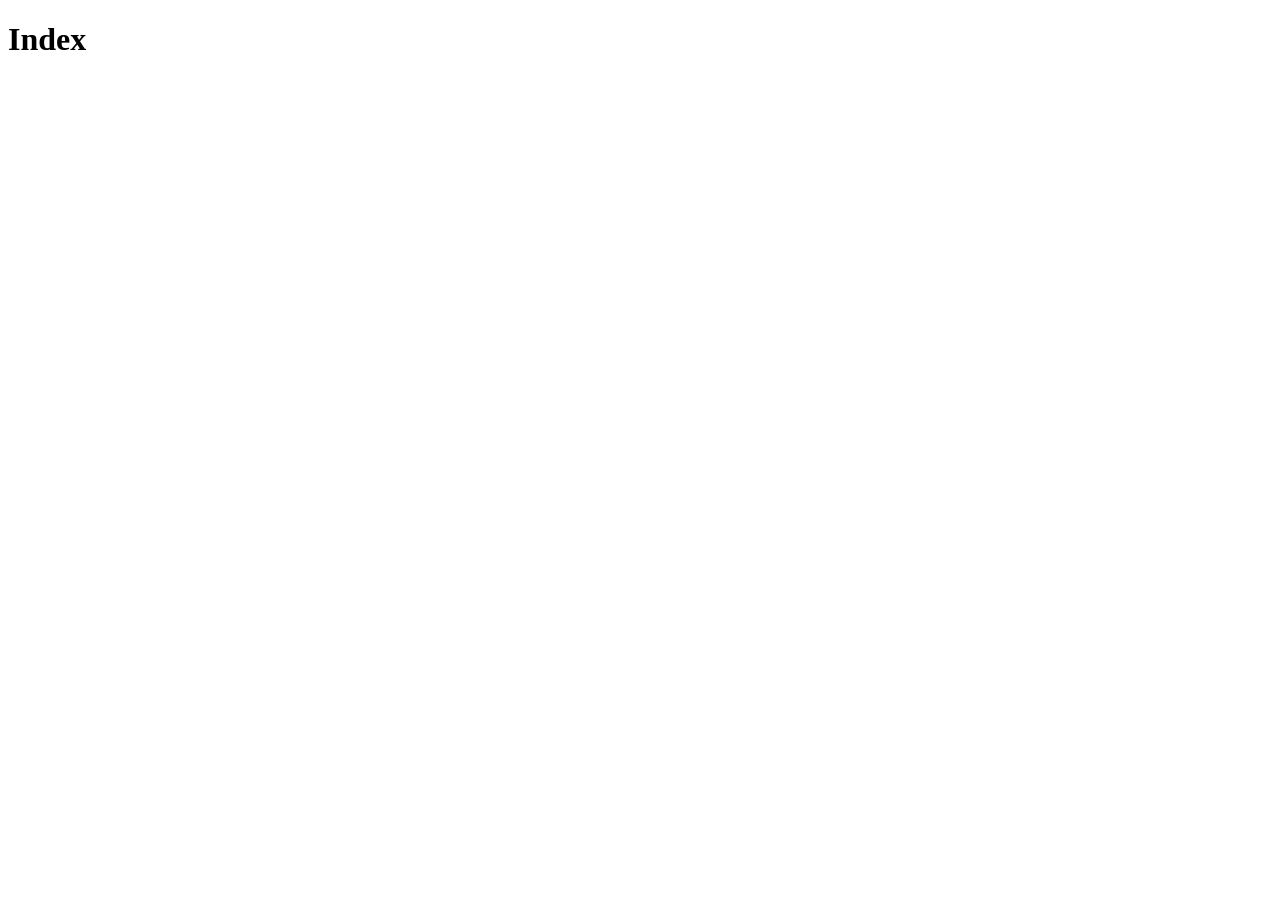
==== commit 12089b0a: "chore: update site (c1525bd)" ====
--- a/public/index.html
+++ b/public/index.html
@@ -1 +1 @@
-<!DOCTYPE html><html  lang="en"><head><meta charset="utf-8"><meta name="viewport" content="width=device-width, initial-scale=1"><title>Kubetainers.org</title><script type="importmap">{"imports":{"#entry":"/_nuxt/BCT-B8z1.js"}}</script><link rel="preload" as="fetch" crossorigin="anonymous" href="/_payload.json?_b=1d56ff26-bf24-4dc0-a8f4-be0b16fd3b80"><link rel="modulepreload" as="script" crossorigin href="/_nuxt/BCT-B8z1.js"><script type="module" src="/_nuxt/BCT-B8z1.js" crossorigin></script><link rel="prefetch" as="script" crossorigin href="/_nuxt/xNMEa2lr.js"><link rel="prefetch" as="script" crossorigin href="/_nuxt/BDNMzG2s.js"><link rel="prefetch" as="script" crossorigin href="/_nuxt/zro3ko-M.js"></head><body><div id="__nuxt"><div></div></div><div id="teleports"></div><script>window.__NUXT__={};window.__NUXT__.config={public:{},app:{baseURL:"/",buildId:"1d56ff26-bf24-4dc0-a8f4-be0b16fd3b80",buildAssetsDir:"/_nuxt/",cdnURL:""}}</script><script type="application/json" data-nuxt-data="nuxt-app" data-ssr="true" id="__NUXT_DATA__" data-src="/_payload.json?_b=1d56ff26-bf24-4dc0-a8f4-be0b16fd3b80">[{"state":1,"once":3,"_errors":4,"serverRendered":6,"path":7,"prerenderedAt":8},["Reactive",2],{},["Set"],["ShallowReactive",5],{},true,"\u002F",1791157453120]</script></body></html>+<!DOCTYPE html><html  lang="en"><head><meta charset="utf-8"><meta name="viewport" content="width=device-width, initial-scale=1"><title>Kubetainers.org</title><script type="importmap">{"imports":{"#entry":"/_nuxt/BlHzp6u0.js"}}</script><link rel="preload" as="fetch" crossorigin="anonymous" href="/_payload.json?_b=3ebf7c6b-de34-4e48-ad9b-ad6eb0a30682"><link rel="modulepreload" as="script" crossorigin href="/_nuxt/BlHzp6u0.js"><link rel="modulepreload" as="script" crossorigin href="/_nuxt/BP_oZmLe.js"><link rel="modulepreload" as="script" crossorigin href="/_nuxt/BDNMzG2s.js"><link rel="modulepreload" as="script" crossorigin href="/_nuxt/C7lb1Vzp.js"><script type="module" src="/_nuxt/BlHzp6u0.js" crossorigin></script></head><body><div id="__nuxt"><!--[--><h1>Index</h1><!--]--></div><div id="teleports"></div><script>window.__NUXT__={};window.__NUXT__.config={public:{},app:{baseURL:"/",buildId:"3ebf7c6b-de34-4e48-ad9b-ad6eb0a30682",buildAssetsDir:"/_nuxt/",cdnURL:""}}</script><script type="application/json" data-nuxt-data="nuxt-app" data-ssr="true" id="__NUXT_DATA__" data-src="/_payload.json?_b=3ebf7c6b-de34-4e48-ad9b-ad6eb0a30682">[{"state":1,"once":3,"_errors":4,"serverRendered":6,"path":7,"prerenderedAt":8},["Reactive",2],{},["Set"],["ShallowReactive",5],{},true,"\u002F",1791277027409]</script></body></html>
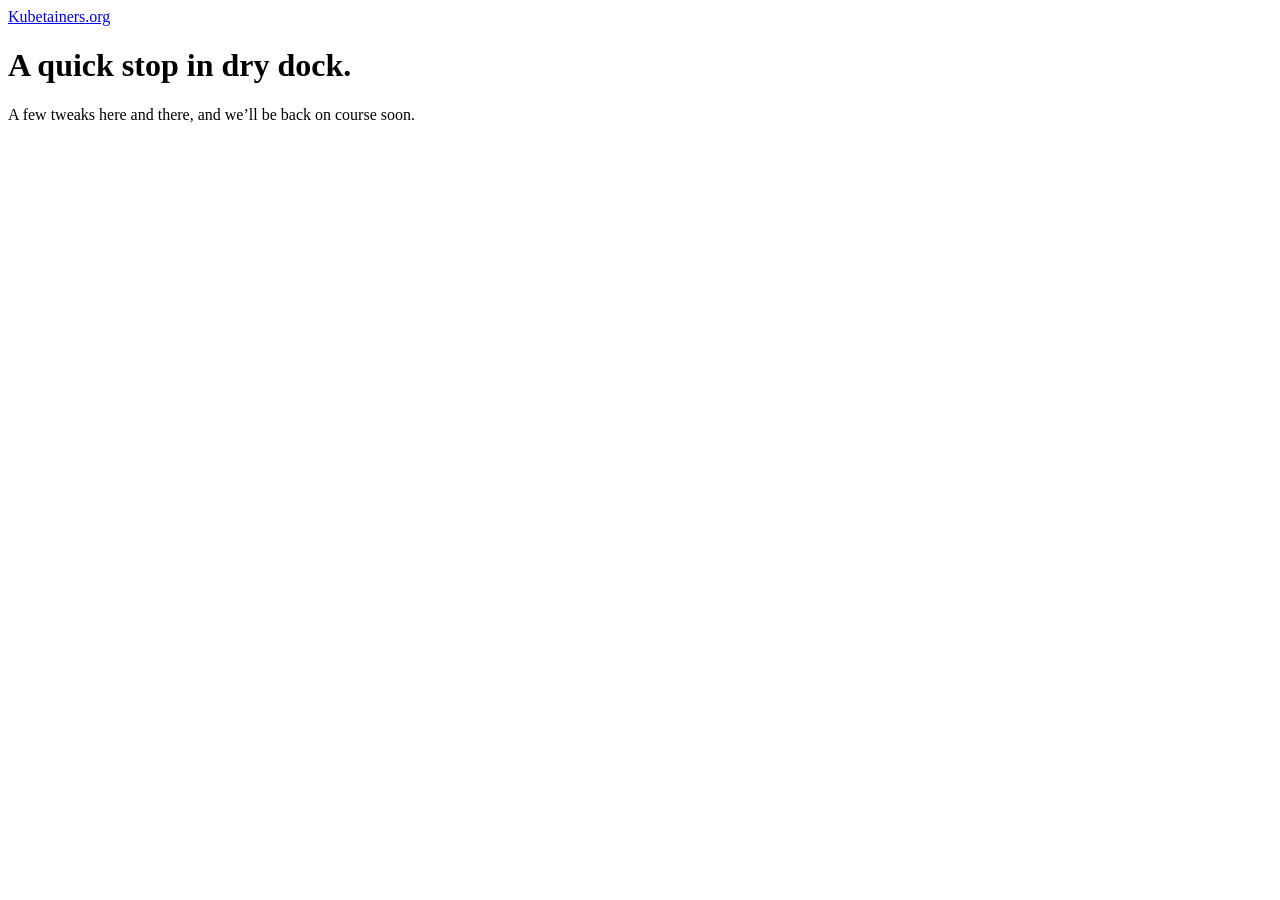
==== commit 6b3bce71: "chore: update site (a38a9b9)" ====
--- a/public/index.html
+++ b/public/index.html
@@ -1 +1 @@
-<!DOCTYPE html><html  lang="en"><head><meta charset="utf-8"><meta name="viewport" content="width=device-width, initial-scale=1"><title>Kubetainers.org</title><script type="importmap">{"imports":{"#entry":"/_nuxt/BlHzp6u0.js"}}</script><link rel="preload" as="fetch" crossorigin="anonymous" href="/_payload.json?_b=3ebf7c6b-de34-4e48-ad9b-ad6eb0a30682"><link rel="modulepreload" as="script" crossorigin href="/_nuxt/BlHzp6u0.js"><link rel="modulepreload" as="script" crossorigin href="/_nuxt/BP_oZmLe.js"><link rel="modulepreload" as="script" crossorigin href="/_nuxt/BDNMzG2s.js"><link rel="modulepreload" as="script" crossorigin href="/_nuxt/C7lb1Vzp.js"><script type="module" src="/_nuxt/BlHzp6u0.js" crossorigin></script></head><body><div id="__nuxt"><!--[--><h1>Index</h1><!--]--></div><div id="teleports"></div><script>window.__NUXT__={};window.__NUXT__.config={public:{},app:{baseURL:"/",buildId:"3ebf7c6b-de34-4e48-ad9b-ad6eb0a30682",buildAssetsDir:"/_nuxt/",cdnURL:""}}</script><script type="application/json" data-nuxt-data="nuxt-app" data-ssr="true" id="__NUXT_DATA__" data-src="/_payload.json?_b=3ebf7c6b-de34-4e48-ad9b-ad6eb0a30682">[{"state":1,"once":3,"_errors":4,"serverRendered":6,"path":7,"prerenderedAt":8},["Reactive",2],{},["Set"],["ShallowReactive",5],{},true,"\u002F",1791277027409]</script></body></html>+<!DOCTYPE html><html  lang="en"><head><meta charset="utf-8"><meta name="viewport" content="width=device-width, initial-scale=1"><title>A quick stop in dry dock | Kubetainers.org</title><script type="importmap">{"imports":{"#entry":"/_nuxt/7P2ZfPVq.js"}}</script><link rel="stylesheet" href="/_nuxt/entry.Cb7Lkpk5.css" crossorigin><link rel="preload" as="fetch" crossorigin="anonymous" href="/_payload.json?_b=0dc5fc98-8f44-4e7c-a4ba-74e5a6bb01f2"><link rel="modulepreload" as="script" crossorigin href="/_nuxt/7P2ZfPVq.js"><link rel="modulepreload" as="script" crossorigin href="/_nuxt/CeoFEUg7.js"><link rel="modulepreload" as="script" crossorigin href="/_nuxt/Be3jr3LY.js"><link rel="modulepreload" as="script" crossorigin href="/_nuxt/D8d-arDu.js"><script type="module" src="/_nuxt/7P2ZfPVq.js" crossorigin></script><link rel="prefetch" as="image" type="image/webp" href="/_nuxt/maintenance.NRBLu03F.webp"><link rel="icon" type="image/svg+xml" href="/favicon.svg"></head><body><div id="__nuxt"><div class="relative mx-auto flex min-h-screen w-full max-w-[1600px] flex-col min-[1600px]:border-x min-[1600px]:border-sky-200/50"><!--[--><div class="mx-auto w-full max-w-(--breakpoint-xl) px-5 py-5"><!--[--><header></header><!--]--></div><main class="relative flex-1"><!--[--><main class="flex flex-1 items-center justify-center px-5 py-10 sm:py-20"><div class="w-full max-w-3xl text-center"><a aria-current="page" href="/" class="router-link-active router-link-exact-active inline-flex items-baseline font-extrabold tracking-[-0.04em] text-[#073B6F] text-4xl sm:text-5xl text-4xl sm:text-5xl" aria-label="Kubetainers.org - Home"><span>Kubetainers</span><span class="text-[#0789DF]">.org</span></a><img src="/_nuxt/maintenance.NRBLu03F.webp" alt="" class="mx-auto my-8 w-full max-w-xl rounded-2xl"><div class="mx-auto w-full max-w-(--breakpoint-xl) px-5 py-5"><!--[--><div class="space-y-3"><h1 class="font-extrabold tracking-[-0.04em] text-[#073B6F] text-4xl sm:text-5xl">A quick stop in dry dock<span class="text-[#0789DF]">.</span></h1><p class="text-lg leading-7 text-slate-600">A few tweaks here and there, and we’ll be back on course soon.</p></div><div class="mt-5"><!--[--><!--]--></div><!--]--></div></div></main><!--]--></main><div class="mx-auto w-full max-w-(--breakpoint-xl) px-5 py-5"><!--[--><footer></footer><!--]--></div><!--]--></div></div><div id="teleports"></div><script>window.__NUXT__={};window.__NUXT__.config={public:{i18n:{baseUrl:"",defaultLocale:"en",rootRedirect:"",redirectStatusCode:302,skipSettingLocaleOnNavigate:false,locales:[{code:"en",language:"en-US",name:"English",domains:[],defaultForDomains:[]},{code:"de",language:"de-DE",name:"Deutsch",domains:[],defaultForDomains:[]}],detectBrowserLanguage:{alwaysRedirect:false,cookieCrossOrigin:false,cookieDomain:"",cookieKey:"i18n_redirected",cookieSecure:false,fallbackLocale:"",redirectOn:"root",useCookie:true},experimental:{localeDetector:"",typedPages:true,typedOptionsAndMessages:false,alternateLinkCanonicalQueries:true,devCache:false,cacheLifetime:"",stripMessagesPayload:false,preload:false,strictSeo:false,nitroContextDetection:true,httpCacheDuration:10,compactRoutes:false,prerenderMessages:false,optimizeMessageBundling:true},domainLocales:{en:{domain:""},de:{domain:""}}}},app:{baseURL:"/",buildId:"0dc5fc98-8f44-4e7c-a4ba-74e5a6bb01f2",buildAssetsDir:"/_nuxt/",cdnURL:""}}</script><script type="application/json" data-nuxt-data="nuxt-app" data-ssr="true" id="__NUXT_DATA__" data-src="/_payload.json?_b=0dc5fc98-8f44-4e7c-a4ba-74e5a6bb01f2">[{"state":1,"once":5,"_errors":6,"serverRendered":8,"path":9,"prerenderedAt":10},["Reactive",2],{"$si18n:cached-locale-configs":3,"$si18n:resolved-locale":4},{},"",["Set"],["ShallowReactive",7],{},true,"\u002F",1791550434450]</script></body></html>
